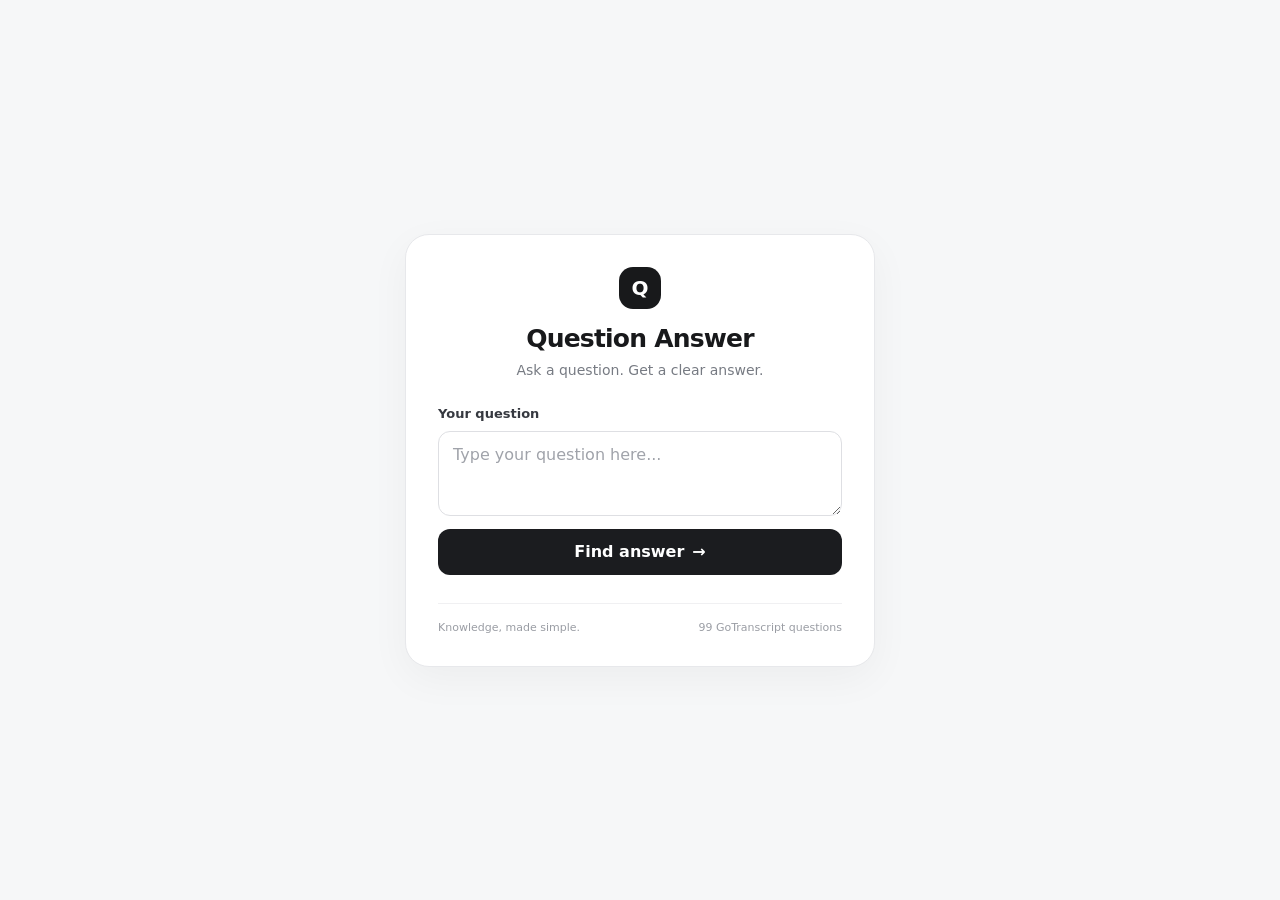
==== docs/index.html @ 3ed28731 "Add static GitHub Pages site (docs/): 99 Q&A with client-side fuzzy search" ====
<!doctype html>
<html lang="en">
<head>
<meta charset="utf-8">
<meta name="viewport" content="width=device-width, initial-scale=1">
<title>Question Answer</title>
<style>
:root {
  --ink: #18191b;
  --muted: #777b83;
  --line: #e7e8eb;
  --surface: #ffffff;
  --page: #f6f7f8;
  --soft: #f8f9fa;
  --accent: #1b1c1f;
  --success: #176b45;
  --success-bg: #eaf7ef;
  --error: #a33a32;
  --error-bg: #fff0ee;
}
* { box-sizing: border-box; }
body { margin: 0; background: var(--page); color: var(--ink); font-family: Inter, ui-sans-serif, system-ui, -apple-system, BlinkMacSystemFont, "Segoe UI", sans-serif; }
button, input, textarea { font: inherit; }
button { cursor: pointer; }
.page-shell { min-height: 100vh; display: flex; align-items: center; justify-content: center; padding: 28px 16px; }
.app-card { width: 100%; max-width: 470px; background: var(--surface); border: 1px solid var(--line); border-radius: 24px; padding: 32px; box-shadow: 0 12px 40px rgba(20, 24, 30, .045); }
.brand { text-align: center; margin: 0 0 28px; }
.brand-mark { display: inline-flex; align-items: center; justify-content: center; width: 42px; height: 42px; border-radius: 14px; color: white; background: var(--ink); font-size: 20px; font-weight: 750; margin-bottom: 15px; }
.brand h1 { margin: 0; font-size: 25px; letter-spacing: -.8px; }
.brand p { margin: 9px 0 0; color: var(--muted); font-size: 14px; }
.question-form { display: flex; flex-direction: column; gap: 10px; }
label { font-size: 13px; font-weight: 650; color: #363940; }
textarea, input[type="password"] { width: 100%; border: 1px solid #dedfe3; border-radius: 12px; padding: 13px 14px; background: #fff; color: var(--ink); outline: none; resize: vertical; transition: border-color .15s, box-shadow .15s; }
textarea:focus, input:focus { border-color: #8e929a; box-shadow: 0 0 0 3px rgba(50, 55, 65, .07); }
textarea::placeholder, input::placeholder { color: #a0a3aa; }
button[type="submit"], .upload-form > button, .manual-form > button { border: 0; background: var(--accent); color: white; border-radius: 12px; min-height: 46px; padding: 12px 16px; font-weight: 650; transition: opacity .15s, transform .15s; }
button[type="submit"]:hover, .upload-form > button:hover, .manual-form > button:hover { opacity: .88; }
button:disabled { opacity: .6; cursor: wait; }
#submit-btn { display: flex; justify-content: center; align-items: center; gap: 8px; margin-top: 3px; }
.status { margin-top: 15px; padding: 10px 12px; border-radius: 10px; font-size: 12px; }
.status-match { color: var(--success); background: var(--success-bg); }
.status-not-found { color: var(--error); background: var(--error-bg); }
.result-card { margin-top: 16px; padding: 17px 18px; background: var(--soft); border: 1px solid var(--line); border-radius: 14px; }
.explanation-card { background: #fff; }
.result-heading { display: flex; align-items: center; gap: 8px; }
.result-heading h2 { font-size: 12px; text-transform: uppercase; letter-spacing: .8px; margin: 0; color: #656972; }
.dot { width: 7px; height: 7px; border-radius: 50%; display: inline-block; }
.answer-dot { background: #2d8a60; }
.explanation-dot { background: #9a83dc; }
.result-text { margin: 11px 0 0; font-size: 14px; line-height: 1.65; white-space: pre-wrap; overflow-wrap: anywhere; }
.footer { margin-top: 28px; padding-top: 17px; border-top: 1px solid #f0f0f2; display: flex; align-items: center; justify-content: space-between; color: #9a9da4; font-size: 11px; }
.footer a, .text-link, .download-link, .back-link { color: #60636b; text-decoration: none; }
.footer a:hover, .text-link:hover, .download-link:hover, .back-link:hover { color: #111; text-decoration: underline; }
[hidden] { display: none !important; }
.admin-card { max-width: 430px; }
.back-link { font-size: 13px; display: inline-block; margin-bottom: 22px; }
.compact-brand { margin-bottom: 24px; }
.small-note { color: var(--muted); font-size: 12px; line-height: 1.6; margin: 12px 0 0; }
.flash { padding: 12px 14px; border-radius: 11px; font-size: 13px; line-height: 1.5; margin: 12px 0 18px; }
.flash-success { background: var(--success-bg); color: var(--success); }
.flash-error { background: var(--error-bg); color: var(--error); }
.admin-shell { max-width: 1080px; margin: 0 auto; padding: 26px 22px 40px; }
.admin-topbar { display: flex; justify-content: space-between; align-items: center; gap: 16px; padding-bottom: 23px; border-bottom: 1px solid var(--line); }
.admin-brand { display: inline-flex; align-items: center; gap: 10px; color: var(--ink); text-decoration: none; font-weight: 750; letter-spacing: -.3px; }
.small-mark { width: 32px; height: 32px; border-radius: 10px; font-size: 16px; margin: 0; }
.top-actions { display: flex; align-items: center; gap: 18px; }
.top-actions form { margin: 0; }
.text-link { font-size: 13px; }
.button-light { border: 1px solid var(--line); background: white; padding: 9px 13px; border-radius: 10px; color: #41444b; font-size: 12px; }
.admin-intro { padding: 30px 0 18px; }
.eyebrow { color: #888c95; letter-spacing: 1.5px; font-size: 10px; font-weight: 750; margin: 0 0 9px; }
.admin-intro h1 { margin: 0; font-size: clamp(25px, 4vw, 34px); letter-spacing: -1.1px; }
.admin-intro > p:last-child { color: var(--muted); font-size: 14px; margin: 9px 0 0; }
.admin-grid { display: grid; grid-template-columns: 1fr 1fr; gap: 16px; align-items: start; }
.panel { background: white; border: 1px solid var(--line); border-radius: 18px; padding: 22px; margin-top: 14px; min-width: 0; }
.admin-grid .panel { margin-top: 0; }
.panel-heading { display: flex; justify-content: space-between; align-items: flex-start; gap: 12px; margin-bottom: 19px; }
.panel-heading h2 { margin: 0; font-size: 16px; letter-spacing: -.3px; }
.panel-heading p { margin: 6px 0 0; color: var(--muted); font-size: 12px; }
.panel-icon { width: 32px; height: 32px; display: grid; place-items: center; border-radius: 10px; background: #f3f4f5; color: #4c5058; font-size: 18px; }
.upload-form, .manual-form { display: flex; flex-direction: column; gap: 10px; }
.upload-zone { min-height: 155px; border: 1px dashed #cfd1d6; border-radius: 13px; background: #fafbfb; display: flex; flex-direction: column; justify-content: center; align-items: center; gap: 7px; text-align: center; cursor: pointer; padding: 16px; }
.upload-symbol { width: 30px; height: 30px; display: grid; place-items: center; background: white; border: 1px solid var(--line); border-radius: 9px; font-size: 18px; }
.upload-zone strong { font-size: 13px; }
.upload-zone span:last-of-type { color: var(--muted); font-size: 11px; font-weight: 400; }
.upload-zone input { max-width: 220px; font-size: 11px; margin-top: 4px; }
.upload-form .small-note { margin: 2px 0 5px; }
.download-link { display: inline-block; margin-top: 14px; font-size: 12px; }
.manual-form label:not(:first-child) { margin-top: 3px; }
.manual-form textarea { min-height: 65px; }
.count-pill { background: #f1f2f4; border-radius: 999px; padding: 6px 10px; font-size: 12px; font-weight: 700; }
.entries-panel { margin-top: 18px; }
.entries-list { border-top: 1px solid #f0f0f2; }
.entry { display: flex; justify-content: space-between; align-items: flex-start; gap: 16px; padding: 17px 0; border-bottom: 1px solid #f0f0f2; }
.entry:last-child { border-bottom: 0; }
.entry-copy { min-width: 0; }
.entry h3 { margin: 0 0 8px; font-size: 14px; line-height: 1.5; overflow-wrap: anywhere; }
.entry p { margin: 5px 0 0; font-size: 12px; line-height: 1.6; color: #656972; overflow-wrap: anywhere; }
.entry-explanation { color: #888b92 !important; }
.delete-button { border: 1px solid #f0d4d1; background: white; color: #a33a32; border-radius: 9px; padding: 7px 9px; font-size: 11px; }
.empty-state { text-align: center; padding: 30px 12px 24px; color: var(--muted); }
.empty-state span { font-size: 25px; }
.empty-state h3 { color: var(--ink); font-size: 14px; margin: 10px 0 5px; }
.empty-state p { font-size: 12px; margin: 0; }
.admin-footnote { text-align: center; font-size: 11px; line-height: 1.6; color: #92959d; margin: 20px 0 0; }
@media (max-width: 720px) {
  .admin-grid { grid-template-columns: 1fr; }
  .admin-shell { padding: 18px 14px 28px; }
  .panel { padding: 18px; }
}
@media (max-width: 420px) {
  .app-card { padding: 24px 20px; border-radius: 19px; }
  .admin-topbar { align-items: flex-start; }
  .top-actions { gap: 10px; flex-direction: column; align-items: flex-end; }
}

</style>
</head>
<body>
<main class="page-shell">
<section class="app-card">
<header class="brand">
<div class="brand-mark">Q</div>
<h1>Question Answer</h1>
<p>Ask a question. Get a clear answer.</p>
</header>
<form id="ask-form" class="question-form">
<label for="question">Your question</label>
<textarea id="question" name="question" rows="3" placeholder="Type your question here..." required></textarea>
<button id="submit-btn" type="submit">Find answer <span aria-hidden="true">&rarr;</span></button>
</form>
<div id="status" class="status" role="status" aria-live="polite" hidden></div>
<section id="answer-card" class="result-card" hidden>
<div class="result-heading"><span class="dot answer-dot"></span><h2>Answer</h2></div>
<p id="answer-text" class="result-text"></p>
</section>
<section id="explanation-card" class="result-card explanation-card" hidden>
<div class="result-heading"><span class="dot explanation-dot"></span><h2>Explanation</h2></div>
<p id="explanation-text" class="result-text"></p>
</section>
<footer class="footer">
<span>Knowledge, made simple.</span>
<span>99 GoTranscript questions</span>
</footer>
</section>
</main>
<script>
const QA = [{"q": "The sound made by the speaker is always written on the same line, in the present tense.", "a": "a — On the same line and in the present tense.", "e": "GoTranscript's sound-events rule requires significant sounds to be noted in square brackets, in present or progressive tense, lowercase, and no more than two words. Sounds that occur while the speaker is talking are kept on the same line as the speech; ambient sounds and pauses go on separate lines. Parentheses must never be used instead of brackets."}, {"q": "If the speaker uses a filler / unclear word, what do you do?", "a": "Remove the filler word (keep it only if removing it would change the meaning)", "e": "In clean verbatim, filler words (um, uh, you know, I mean, kind of, sort of) are removed whenever the sentence stays perfectly understandable without them. A filler is only kept when removing it would change the meaning of the phrase. Note: expressions like 'Oh my God' must always be kept regardless of verbatim type."}, {"q": "If the speaker says their name, what is the correct spelling?", "a": "Spell the name the correct, researched way — never guess from how it sounded", "e": "GoTranscript requires transcribers to always research proper spelling and capitalization (the guidelines cite examples like iPhone and UCLA) — so a speaker's name must be spelled the correct, researched way, not the way it sounded. Misspoken words are likewise written with their correct spelling. Never guess a spelling from context."}, {"q": "If there is a word you cannot make out, what do you do?", "a": "c — Mark it as [unintelligible 00:00:00]", "e": "If you cannot make out a word, the guidelines forbid guessing or inventing your own marking. Use [unintelligible 00:00:00] when speech can be heard but not understood (accent, manner of speech), always with the timestamp. Only [inaudible 00:00:00] and [unintelligible 00:00:00] are allowed — nothing else."}, {"q": "When the speaker's name is mentioned in the audio, what do you do? (Use their name as the speaker label.)", "a": "c — Use their name for a speaker label", "e": "The speaker-label rule says: if the speaker's name is mentioned at some point, or indicated in the file title, use it as the speaker's label. A full name may later be shortened to the first name (David Butterfield: becomes David:). Once the name is known, generic 'Speaker' labels are not used."}, {"q": "When you are not sure who is speaking, which of the following is correct?", "a": "a — ?Speaker.", "e": "When you cannot identify exactly who is speaking, the guidelines say to add a question mark before the speaker label — e.g. ?David or ?Speaker 3. Speaker labels are always written bold, followed by a colon and exactly one space, never with a tab."}, {"q": "When can you remove the connectors? What are the timestamp rules?", "a": "Drop unnecessary conjunctions (only if the sentence stays understandable); timestamps every 2 minutes and on every speaker change", "e": "In clean verbatim, unnecessary conjunctions are cut: avoid starting phrases with conjunctions, and when a conjunction joins long stretches of thought, split into sentence divisions and drop the conjunction where it is not needed. Conjunctions are only removed when the sentence stays perfectly understandable. Timestamps go every 2 minutes and on every speaker change, always bold [00:00:00]."}, {"q": "If there is no system sound / the file is silent — do you report the file?", "a": "Report the file to GoTranscript", "e": "The guidelines say files with horrible audio quality should be reported to GoTranscript so they can contact the client and arrange a refund — you do not just submit an empty transcript. A file with no sound at all is exactly such a case: report the file instead of transcribing nothing."}, {"q": "If there is a lot of background noise, which symbols/signs are used in the audio?", "a": "[background noise] — on a separate line; on the same line if it occurs while the speaker is talking", "e": "For ambient background noise the guidelines use [background noise] on a separate line. If a significant unidentified sound occurs while the speaker is talking, [background noise] goes on the same line. Tags are always in square brackets, lowercase, present tense."}, {"q": "While transcribing an audio file, clean verbatim is the foundation. (Which statement is correct?)", "a": "True — clean verbatim is the default foundation", "e": "Clean verbatim is the default foundation: the transcript omits speech errors, false starts (unless they add information), stutters, repetitions and filler words, while keeping the speaker's meaning intact. Slang is expanded to full forms (gonna becomes going to) and yeah/yep become yes. The text must read fluently without editing the speaker's actual words."}, {"q": "Paragraphs should be within five lines. (Which statement is correct?)", "a": "True — paragraphs max ~500 symbols (about 100 words / 3-4 lines)", "e": "Longer speeches must be split into smaller paragraphs — paragraphs should not be longer than 500 symbols (about 100 words, or 3-4 lines in the transcription tool). The only exception is lyrics, which are transcribed like a poem."}, {"q": "Every sentence should be capitalized. (Which statement is correct?)", "a": "True — every sentence starts with a capital letter and ends with a punctuation mark", "e": "Every sentence must begin with a capital letter, and every sentence must end with a punctuation mark. The only exceptions for the ending mark: when the sentence ends with a double dash (incomplete sentence), or with an unintelligible/inaudible tag when you cannot tell whether it was a question."}, {"q": "Editing people's words is not a transcriber's job; keep paragraphs short. (Which statement is correct?)", "a": "True — never paraphrase or correct the speaker's words; keep paragraphs short", "e": "A transcriber must never paraphrase or reconstruct the speech, and must never correct the speakers' grammatical errors — editing people's words is not the job. Paragraphs stay short (500 symbols max), but the content itself is transcribed exactly as said, with meaning preserved."}, {"q": "In clean verbatim transcription, incomplete sentences are not included. (Which statement is correct?)", "a": "True — incomplete sentences / false starts are omitted unless they add information", "e": "Clean verbatim omits false starts unless they add information — so incomplete sentences that carry no extra information are left out. Speech errors, stutters and repetitions are likewise removed in clean verbatim. Only false starts that add new information are kept."}, {"q": "Paragraph length in conversational dialogue: three to four lines / 100 words. (Which is correct?)", "a": "Three to four lines / about 100 words (500 symbols max)", "e": "Paragraphs should not exceed 500 symbols — roughly 100 words or 3-4 lines in the transcription tool. This keeps long conversational passages readable. Lyrics are the exception and are formatted like a poem."}, {"q": "How are movie/book/magazine/song/artwork/play/TV-program titles transcribed? (Italics / special formatting.)", "a": "a — Always bolded", "e": "Film, book, magazine, song titles — as well as artworks, plays, TV and radio programs, and foreign expressions — must be italicized. Social media sites, company names, the Bible and books within it are NOT italicized."}, {"q": "Which is the correct way to timestamp speaker changes?", "a": "a — [00:00:00] Speaker:", "e": "Timestamps must always be written in the format [00:00:00] and always bolded. Two timestamping types exist: every 2 minutes, and every time the speaker changes. Timestamps must reflect the whole file's timing, not just the segment you are working on."}, {"q": "If the speaker uses swear words — should they be transcribed?", "a": "a — Transcribe them", "e": "The guidelines are explicit: if there are curse words in the audio, transcribe them word for word. Clean verbatim does not censor or omit them."}, {"q": "How should the translation be written? (Which option is correct?)", "a": "Not determinable from the fetched guidelines — verify with GoTranscript's official translator guidance", "e": "Rule unverified — the fetched transcription guidelines do not specify a separate formatting rule for translations. Please check GoTranscript's official translator guidance before answering."}, {"q": "The style-guide rule applies to all speakers in the audio. (Which statement?)", "a": "True — style-guide rules apply to all speakers consistently", "e": "The style-guide rules apply to every speaker in the audio, not just the main one. Speaker labels, sound-event notation, timestamps and formatting rules are used consistently for all speakers, and a speaker label is required even when there is only one speaker."}, {"q": "How should conjunctions / connecting words be transcribed?", "a": "a — When a sentence is too long, removing the conjunction may leave it perfectly understandable.", "e": "In clean verbatim, conjunctions (and, so, but) joining long stretches of thought should be cut when the sentence stays perfectly understandable without them — often by splitting into separate sentences. Avoid starting phrases with conjunctions; if a conjunction is truly needed, expand the sentence instead."}, {"q": "Quotation marks: which usage is correct?", "a": "Use double quotation marks for direct quotations, introduced by a comma (never a colon)", "e": "Double quotation marks are used for every direct quotation, and quotations are introduced by a comma — never a colon. Internal dialogues count as direct quotations too: 'And then I thought to myself, \"What if I can't make it?\"' — the first word of a complete quoted sentence is capitalized, and the question mark stays inside the quotes when the quotation itself is the question."}, {"q": "How are numbers transcribed in Hindi? (e.g. numbers 0–9/1–9 spelled out vs numerals)", "a": "Not determinable from the fetched guidelines — verify with GoTranscript's official Hindi guidance", "e": "Rule unverified — the official English guidelines simplify numbers by spelling out single digits and using numerals for 10 and up, but Hindi-specific number rules are not covered on the fetched guidelines page, and the source video left this debated and unsettled. Please check GoTranscript's official Hindi guidance."}, {"q": "How is 'unintelligible' transcribed? (Same in all languages.)", "a": "b — [inaudible 00:00:00]", "e": "When a word can be heard but not understood (accent, manner of speech), mark it [unintelligible 00:00:00]; when speech cannot be heard at all due to noise or poor recording, use [inaudible 00:00:00]. Note: neither listed option shows [unintelligible 00:00:00] — the correct per-guideline marking is not among these two options, so match by rule, not by letter. [silence] is only for 4-10 second pauses."}, {"q": "Which of the following statements is correct?", "a": "a — A longer speech should be separated into paragraphs of a maximum of 500 characters.", "e": "This question bundles several rules: timestamps are placed every 2 minutes; a speaker label is required even with one speaker; longer speeches are split into paragraphs of max 500 symbols; company names must be researched for correct spelling; every transcription is checked by editors (ratings 1-5); false starts are omitted in clean verbatim unless they add information; significant sound events are noted regardless of format — never skipped."}, {"q": "What is timestamping, and what are the types of timestamps?", "a": "c — Timestamping is the process of recording a specific time in an audio file. The types of timestamping are on speaker change, every 10 seconds, every 30 seconds, or every 2 minutes, unless the client specifies otherwise.", "e": "Timestamping means recording the audio time at key points. The two types are: every time the speaker changes, and every 2 minutes — unless the client specifies otherwise. The format is always bold [00:00:00], and it must reflect the whole file's timing."}, {"q": "What punctuation marks you shouldn't use?", "a": "c — Exclamation marks", "e": "The guidelines state plainly: never use exclamation marks. Every sentence ends with a normal punctuation mark (period, question mark, or comma where grammar requires). Commas and question marks are normal punctuation and are used wherever the sentence needs them."}, {"q": "Which of the following is the proper format of a speaker label?", "a": "c — Speaker", "e": "Speaker labels must be written in bold, followed by a colon and exactly one space (never a tab), e.g. 'Speaker 1:'. Descriptive labels are preferred — Interviewer, Host, Participant 1 — and a '?' is added before the label when the speaker cannot be identified. (Option letters repeat in the source listing; the last option shown is 'Speaker--'.)"}, {"q": "Which of the following words are spelled correctly? (English UK)", "a": "c — Storey", "e": "GoTranscript's default is US spelling unless a client requests otherwise — but this is the English UK test, which asks for British forms: 'cheque' and 'storey' are the UK spellings, while 'signaling' is the US form (UK: 'signalling' with a double l). Match the option whose spelling is British."}, {"q": "If a speaker makes a grammatical error, what should you do?", "a": "b — Transcribe exactly what the speaker said, and do not correct the grammatical error.", "e": "Never correct grammatical errors made by the speakers — transcribe exactly what was said. A 2019 guideline update explicitly removed the [sic] tag, so errors are written plainly with no tag attached."}, {"q": "If you stumble upon an audio that is partially in i.e. French and partially in English, logged under English, what do you do?", "a": "a — Transcribe only French.", "e": "If a language other than the job's language is spoken, mark it with [foreign language] — or [French language], [German language] etc. if it can be identified — instead of transcribing it. Common expressions, names and titles are the exception and must be researched. If the whole file is in the wrong language, report it."}, {"q": "Select the correct rules for transcribing numbers.", "a": "a — At the start of a sentence, write the number in words, even if it would normally be a numeral.", "e": "Spell out single-digit numbers and use numerals for everything else (zero, nine, 10 and so on). At the start of a sentence, always write the number in words. If one sentence combines small and large numbers, write ALL of them as numerals for readability."}, {"q": "What is the main difference between CV and FV?", "a": "c — CV doesn't include repetitions and stutters, while FV does.", "e": "Full verbatim transcribes everything exactly as it sounds — speech errors, false starts, filler words, slang, stutters and repetitions. Clean verbatim omits all of those (except repetitions that express emphasis, like 'No, no, no'). Swear words are transcribed word for word in both."}, {"q": "Which abbreviations/acronyms are incorrectly written?", "a": "b — K.N.S.", "e": "Abbreviations and acronyms must not contain dashes or periods: USA and PhD are right; U.S.A. and Ph.D. are wrong. So N.H.S. with periods breaks the rule, while NHS is written correctly."}, {"q": "Which of the following are considered filler words?", "a": "c — I mean, you know, sort of", "e": "Filler words are words the speaker uses excessively that add no meaning and can be removed cleanly: um, uh, kind of, sort of, I mean, you know. 'Oh, my God' is an expression that must be kept regardless of verbatim type — it is not a filler. 'Ni-nii' is a stutter/repetition, not a filler word. (Options partially legible; letters repeat in the source listing.)"}, {"q": "Which of the following quotes contains incorrect punctuation?", "a": "b — The UK uses these shorthands heavily in government business, and everyday text and internet communication.", "e": "Watch conjunction and comma placement: in clean verbatim, unnecessary conjunctions are cut and sentences are divided where meaning is clearest. A comma — not a colon — introduces a direct quotation, and commas and periods always go inside quotation marks. Options that pile up conjunctions or misplace the colon break these rules."}, {"q": "Which of these words are spelled correctly? (English UK)", "a": "a — Analyse", "e": "For the English UK test, British spellings apply: 'analyse' is the UK form (US: analyze), 'defence' is UK (US: defense), 'sceptic' is UK (US: skeptic). Only the option spelled the British way matches the UK test."}, {"q": "The correct form(s) of affirmation for Full Verbatim is (are):", "a": "a — Mm-hmm, uh-huh, uh-huh", "e": "In full verbatim, only these affirmation forms are allowed: Mm-hmm and Mm for affirmative, Mm-mm for negative, Uh-huh for affirmative, Uh-uh for negative. Any other rendering (extra syllables, made-up forms) breaks the rule."}, {"q": "Which of the following options represents the correct way of transcribing dates (English UK)?", "a": "c — 14 May 2026", "e": "Rule unverified — the fetched guidelines cover times of day (2:45 PM; eleven o'clock spelled out) but do not specify a UK date format. Please check the official guidelines or test source rather than guessing; do not treat the marked letters as the answer."}, {"q": "Choose the correct spelling (English UK)?", "a": "a — Flavour", "e": "British spelling: 'flavour' is the UK form; 'flavor' is US. The guideline default is US spelling unless the client asks otherwise — but this quiz is the English UK test, so the British form is expected."}, {"q": "If the speaker spells out their name, what is the correct transcription?", "a": "c — L-I-L-L-Y", "e": "When a speaker spells a name, write the letters separated by dashes: 'My name is Anna. A-N-N-A.' Periods, commas, slashes or underscores between letters are wrong."}, {"q": "If there is more than one speaker, how should they be all noted?", "a": "b — Speaker 1, Speaker 2, et cetera. If you can distinguish a speaker's role in the conversation, you should make it as descriptive as possible.", "e": "Use numbered, descriptive speaker labels: Speaker 1, Speaker 2 — and make each speaker's role as descriptive as possible (Interviewer, Participant 1, Host). Labels are bold, followed by a colon and one space. Never leave speakers unseparated or expect an editor to fix it."}, {"q": "What should not be omitted in Clean Verbatim?", "a": "a — Slang words", "e": "In clean verbatim, repetitions, stutters, speech errors, false starts and filler words are omitted — but slang is not omitted, it is normalized to full forms (gonna becomes going to), and swear words are never omitted: they are transcribed word for word."}, {"q": "When to use [pause 00:00:00]?", "a": "c — When there is a silent chunk longer than 10 seconds", "e": "The [pause 00:00:00] tag is bolded, timestamped, and always placed on a separate line. It marks a significant pause — longer than 10 seconds. Shorter pauses (4-10 seconds) use [silence]; anything under 4 seconds is not tagged."}, {"q": "Which form is the correct one when showing affirmation? Full Verbatim", "a": "d — Mm-hmm", "e": "Full verbatim allows only: Mm-hmm / Mm (affirmative), Mm-mm (negative), Uh-huh (affirmative), Uh-uh (negative). 'Ok' or 'OK' must never be written — it is always 'Okay'; 'alright' is written 'all right'. A bare 'Mm' on its own is an accepted affirmative form."}, {"q": "Which of the following sentences contains incorrect punctuation?", "a": "a — \"I love the new design\" - said the architect - \"but it requires more space.\"", "e": "Direct quotations use double quotation marks and are introduced by a comma, not a dash or colon: '\"I love the new design,\" said the architect, \"but it requires more space.\"' Commas and periods always go inside the quotation marks, and the quoted sentence starts capitalized."}, {"q": "Which of the following sound events is correctly transcribed?", "a": "c", "e": "Sound events are written in square brackets, lowercase, present tense, max two words: [silence]. Capitalized [Silence], slashes, or parentheses are all wrong — the rule is explicit that lowercase applies regardless of the tag's position in a sentence."}, {"q": "A Full Verbatim file contains:", "a": "a — Stutters and repetitions.", "e": "A full verbatim file contains everything: stutters, repetitions, speech errors, false starts and filler words — the text is transcribed exactly as it sounds, including all utterances of the speakers."}, {"q": "Do you have to transcribe stutters? Full Verbatim", "a": "a — Yes. For instance, \"I-I, um, uh, love, uh, bas-basketball.\"", "e": "Yes — in full verbatim, stutters are transcribed exactly as heard, e.g. 'I-I went to the bank last Tu-Thursday.' Stutters are only removed in clean verbatim."}, {"q": "How should you mark an incomplete thought due to a change of thought or incomplete sentences that add some extra information? Full Verbatim", "a": "e — I would like to go to Colombia-- Yes, I love Spanish and Cumbia.", "e": "A change of thought or false start is marked with a double dash, then a space, then the new thought: 'I would like to go to Colombia -- Yes, I love Spanish and Cumbia.' A single dash is for interruptions where the speaker continues, and a period would wrongly split it into two separate sentences."}, {"q": "How should you transcribe a company's name?", "a": "b — According to the research on Google, LinkedIn, YouTube, et cetera.", "e": "Always research the proper spelling and capitalization of names and companies — e.g. on Google, LinkedIn, YouTube. Never transcribe a company name 'the way it sounds'."}, {"q": "Which of the following, slang words or spoken contractions, should be transcribed in a Clean Verbatim file the way it is said?", "a": "b — Spoken contractions", "e": "In clean verbatim, slang words are normalized to their full forms (gonna becomes going to, wanna becomes want to). Spoken contractions, however, are never changed — y'all, ain't, can't, don't, it's stay exactly as said, regardless of verbatim type."}, {"q": "Which sentence is written correctly?", "a": "b — I have never forgotten my mother's advice.", "e": "This question is about the transcriber's own sentence, not the speaker's: your own writing must be grammatically correct ('I have never forgotten my mother's advice'). Never correct the speaker's errors — but your own sentences follow normal grammar."}, {"q": "Which tags should be bolded?", "a": "b — Everything with the timecodes: [00:00:15], [unintelligible 01:01:27], [inaudible 00:03:13], [pause 00:02:07]", "e": "Bold is used for: everything with a timestamp — [pause 00:04:24], [unintelligible 01:01:27], [inaudible 00:03:13], [00:00:15] — and speaker labels. Nothing else may be bolded."}, {"q": "Gina is __ friend from Poland.", "a": "c — a", "e": "Rule unverified in the fetched GoTranscript guidelines — this tests basic English grammar, not a transcription rule. Standard grammar: 'Gina is a friend from Poland' (the article 'a' before a consonant sound)."}, {"q": "He__ my brother.", "a": "c — is", "e": "Rule unverified in the fetched GoTranscript guidelines — basic English grammar: 'He is my brother' (third-person singular takes 'is')."}, {"q": "How should significant sound events be noted in Clean Verbatim?", "a": "c — [laughter] (as seen in source)", "e": "Significant sound events are noted in square brackets, lowercase, present tense, max two words — [laughter] — regardless of verbatim type. Parentheses or capital letters are never used for sound events."}, {"q": "How should the names of the films, books, magazines, song titles, artworks, plays, TV [and radio programs, foreign expressions be written]?", "a": "a — It should be bolded.", "e": "Film, book, magazine, song, artwork, play, TV and radio program titles — and foreign expressions — must always be italicized. There is no option to bold them or leave them unformatted."}, {"q": "How should you transcribe spoken contractions (Y'all, ain't, can't, don't, it's) in Clean Verbatim?", "a": "a — Y'all, ain't, can't, don't, it's.", "e": "Never change spoken contractions: y'all, ain't, can't, don't, it's are kept exactly as said, in both clean and full verbatim. Expanding them to full forms is wrong."}, {"q": "I ___ a freelancer.", "a": "am (I am a freelancer)", "e": "Rule unverified in the fetched GoTranscript guidelines — basic English grammar (first person takes 'am'). Options were cut off in the source video's stitched image, so match by grammar only and confirm against the quiz source."}, {"q": "I __ a good student.", "a": "am (I am a good student)", "e": "Rule unverified in the fetched GoTranscript guidelines — basic English grammar: 'I am a good student' (first person takes 'am')."}, {"q": "I have __ and __.", "a": "a — $1, £10", "e": "Money is an exception to the spell-out rule: write amounts as numerals with the symbol — $1, £10 (and $1,000, $1.5 million). 'One US dollar, ten British pounds' in words is wrong for currency."}, {"q": "If a speaker had made a grammatical mistake, how would a worker have to transcribe it (For instance, \"I has a puppy.\")?", "a": "b — Do not correct grammatical errors made by the speaker. \"I has a puppy.\"", "e": "Never correct grammatical errors made by the speaker, and never use the [sic] tag — a 2019 guideline update explicitly removed it. Transcribe the error exactly as said: 'I has a puppy.'"}, {"q": "If a speaker spells a name, how should it appear in the transcription?", "a": "a — My name is Gintare. G-I-N-T-A-R-E.", "e": "Spelled-out names use dashes between letters: 'My name is Gintare. G-I-N-T-A-R-E.' Underscores, slashes or no separators are wrong."}, {"q": "If I were a boy, I ___ understand.", "a": "a — could", "e": "Rule unverified in the fetched GoTranscript guidelines — basic English grammar (second conditional): 'If I were a boy, I could understand.'"}, {"q": "If there is a combination of single-digit numerals and all other numerals in the same sentence (For example, \"I have 1 pen and 15 pencils\"), how will you transcribe it?", "a": "b — I have 1 pen and 15 pencils (this way improves readability since 1 and 15 are on the same line).", "e": "When a sentence combines small (0-9) and large (10+) numbers, transcribe ALL of them as numerals for readability. So a sentence with '1 pen and 15 pencils' keeps both as numerals."}, {"q": "If there is a name/surname you can't make out due to a speaker's manner of speech, what are you supposed to do?", "a": "c — Mark it as [unintelligible 00:00:00]", "e": "A name you can hear but cannot make out because of the speaker's manner of speech is marked [unintelligible 00:00:00] — unintelligible means heard but not understood. Never guess a name from context. (Note: the plain [unintelligible] without a timestamp is incomplete per the guidelines.)"}, {"q": "If there is a sound of laughter made not by the speaker but by other people, should, if at all, it be included in the transcription? Full Verbatim.", "a": "[laughter] — include it (significant sounds are always noted)", "e": "Significant sounds are noted regardless of verbatim type, in brackets, lowercase, present tense — so others' laughter is [laughter]. When the sound occurs while someone is talking, the tag goes on the same line; ambient sounds go on separate lines."}, {"q": "If there is an 'et cetera' in the audio, what should you do?", "a": "b — Transcribe 'et cetera' as a part of the audio.", "e": "Do not remove the word 'et cetera' unless the client asks otherwise in the comments. It is transcribed as part of the audio."}, {"q": "If you couldn't understand something, what would you do?", "a": "c — Mark that word as unintelligible with the specified time [unintelligible 00:00:13].", "e": "If you cannot understand something, mark it [unintelligible 00:00:13] with the exact timestamp. The guidelines forbid making up your own markings, guessing the word from context, or skipping it silently."}, {"q": "If you do not transcribe audio according to GoTranscript's guidelines, what will happen?", "a": "a — You might be removed from the team.", "e": "The guidelines warn: if you do not prepare transcriptions according to the requirements, you might be removed from the team of transcribers. Every file is checked by editors with ratings 1-5, and new transcribers averaging 3.6 or lower after 3 files are removed — so both a low rating and removal are real consequences."}, {"q": "It is a problem that needs to be dealt ___", "a": "d — with", "e": "Rule unverified in the fetched GoTranscript guidelines — standard English collocation: 'a problem that needs to be dealt with' (deal + with)."}, {"q": "Please read the guidelines before filling __ application form.", "a": "a — out the", "e": "Rule unverified in the fetched GoTranscript guidelines — standard English collocation: 'fill out the application form' (fill out + the)."}, {"q": "Sounds made not by the person speaking are always:", "a": "It depends — ambient noise on a separate line; a significant sound while the speaker talks goes on the same line", "e": "It depends on the sound: ambient noise goes on a separate line as [background noise]; but a significant unidentified sound that occurs while the speaker is talking is noted on the same line. Both are lowercase bracket tags in present tense. Neither absolute option captures this distinction — match by rule."}, {"q": "The girl is in her late __", "a": "c — 20s", "e": "Age is an exception to the spell-out rule: write ages as numerals — 70s, 30s — so 'her late 20s'. Lowercase 's', no apostrophe."}, {"q": "Vilnius ___ has around 723,000 permanent inhabitants.", "a": "a — , the capital of Lithuania,", "e": "Rule unverified in the fetched GoTranscript guidelines — standard grammar and spelling: an apposition is set off with commas ('Vilnius, the capital of Lithuania, has...') and the country is spelled 'Lithuania'."}, {"q": "What are the types of timestamping?", "a": "a — Change of a Speaker", "e": "The two timestamping types: every time the speaker changes, and every 2 minutes — unless the client specifies otherwise. Always in bold [00:00:00] format, reflecting the whole file."}, {"q": "What is a correct format of the website links?", "a": "b — www.facebook.com/groups/gotranscriptofficial", "e": "Links are always written in plain URL form: www.facebook.com/groups/gotranscriptofficial. Never write them spelled out ('www dot facebook dot com slash...')."}, {"q": "What is the correct form of addressing internal dialogues?", "a": "c — Then I told myself, \"What if I can't make it\"", "e": "Internal dialogues are treated as direct quotations: 'Then I told myself, \"What if I can't make it?\"' — the first word of the quoted sentence is capitalized, and the question mark goes inside the quotation marks because the quotation itself is a question."}, {"q": "What is the correct way to mark False Starts in Full Verbatim?", "a": "a — I went to-- I slept well last night", "e": "False starts in full verbatim are marked with a double dash: 'I went to-- I slept well last night.' There is no option to skip marking them in FV — false starts are part of 'transcribed exactly as it sounds'."}, {"q": "What is the rule about \"[]\" in GT guidelines?", "a": "b — \"[]\" should never be used for the timestamps. For instance, [ 00:01:00] is a correct form of time-stamping, and (00:00:00) isn't.", "e": "Square brackets are the required notation for sound events and timestamps — [00:01:00], [pause 00:02:07]. The guidelines explicitly say: never use () instead of []. (Note: the option text as shown in the source is oddly worded; the underlying rule is that brackets, not parentheses, are used.)"}, {"q": "What is the rule about slang words in Clean Verbatim?", "a": "b — Examples of slang words are: gonna, wanna, kinda. It has to be written respectively as going to, want to, kind of.", "e": "In clean verbatim, slang must be written in full: gonna becomes going to, wanna becomes want to, kinda becomes kind of. Transcribing slang as said is only correct in full verbatim."}, {"q": "What should a correct sentence look like?", "a": "b — They took me to the hospital two weeks ago-- no, four weeks ago.", "e": "A self-correction (speech error) is marked with a double dash: 'They took me to the hospital two weeks ago-- no, four weeks ago.' The false start is kept because it adds information, and '--' joins it to the correction."}, {"q": "What should you do with curse words?", "a": "a — Transcribe them word for word.", "e": "Curse words are transcribed word for word — clean verbatim never omits or censors them."}, {"q": "Which forms are NOT appropriate to use for affirmations in Full Verbatim?", "a": "a — Uh-uhn", "e": "Full verbatim allows only these affirmation forms: Mm-hmm / Mm (affirmative), Mm-mm (negative), Uh-huh (affirmative), Uh-uh (negative). Renderings like Uh-uhn, Aha or Ammm are not on the allowed list — while Uh-huh, Mm and Mm-hmm are legitimate."}, {"q": "Which is the correct format according to GT guidelines?", "a": "b — She came to me and said, \"I am from Mozambique. M-O-Z-A-M-B-I-Q-U-E.\"", "e": "Spelled-out letters use dashes: 'M-O-Z-A-M-B-I-Q-U-E.' The spoken sentence is a direct quotation introduced by a comma: 'She came to me and said, \"I am from Mozambique. M-O-Z-A-M-B-I-Q-U-E.\"' — without the quotes around the direct speech, the format is wrong."}, {"q": "Which sentence is correctly capitalized and punctuated?", "a": "d — Yes, Ana. You can do this.", "e": "Every sentence begins capitalized and ends with a punctuation mark; a comma follows an introductory 'Yes': 'Yes, Ana. You can do this.' Lowercase sentence starts or missing commas break the rule."}, {"q": "Which sentence is punctuated correctly?", "a": "c — In the first place, modern communicators have made it possible for many people to work from home.", "e": "An introductory phrase is followed by a comma: 'In the first place, modern communicators have made it possible for many people to work from home.' A comma must not split the subject from its verb."}, {"q": "Which sentence is written and capitalized correctly? Clean Verbatim.", "a": "d", "e": "In clean verbatim, slang is normalized to full forms: 'gotta' becomes 'got to' — 'It has got to be called incumbent.' Transcribing slang as said is only correct in full verbatim."}, {"q": "اسپیکر لیبل لکھنے کا درست طریقہ کیا ہے؟", "a": "c", "e": "Speaker labels must be written in bold, followed by a colon and one space (e.g. Speaker 1:). If the speaker's name is mentioned, use it as the label. A label is required even when there is only one speaker."}, {"q": "اگر آڈیو میں کوئی آواز سنائی دے؟ [sounds question]", "a": "b", "e": "Significant sounds are noted in square brackets, lowercase, present tense (e.g. [laughter]). Ambient noise goes on a separate line as [background noise]."}, {"q": "فل ورسیم میں نامکمل جملوں کو لکھنے کا درست طریقہ کیا ہے؟", "a": "a", "e": "In full verbatim, an incomplete sentence or change of thought is marked with a double dash: 'I wanted to say something but--'. A single dash is only for interruptions where the speaker continues."}, {"q": "کیا کلین ورسیم ٹرانسکرپشن میں بیک گراؤنڈ شامل ہوتی ہے؟", "a": "a", "e": "Significant sound events are noted regardless of verbatim type — so background noise is marked in clean verbatim too, using [background noise]."}, {"q": "اگر پچھلی سطور زیادہ لمبی ہوں تو آپ کو کیا کرنا چاہیے؟", "a": "b", "e": "Paragraphs must not exceed 500 symbols (about 100 words / 3-4 lines). If previous lines are too long, split the speech into smaller paragraphs."}, {"q": "اگر آپ کو ٹرانسکرپشن کی ہدایات کے مطابق آڈیو ٹرانسکرائب نہ کرنے کو کہا گیا ہو؟", "a": "a", "e": "Rule unverified in the fetched guidelines — per the guidelines, special client instructions in the file comments can override defaults (e.g. embedded time, dictation formatting). Options were partially legible in the source; verify against the official quiz."}, {"q": "کیا کلین ورسیم ٹرانسکرپشن میں ٹائم اسٹیمپ شامل ہوتے ہیں؟", "a": "a", "e": "Timestamps are used in both clean and full verbatim — every 2 minutes and on every speaker change, always bold [00:00:00] — unless the client specifies otherwise."}, {"q": "گالیوں والے یا برے الفاظ کے ساتھ آپ کو کیا کرنا چاہیے؟", "a": "b", "e": "Curse words are transcribed word for word. Clean verbatim never censors or omits them."}, {"q": "کیا آپ کو اسپیکر لیبل استعمال کرنے کی ضرورت ہے؟", "a": "b", "e": "Always use a speaker label, even if there is only one speaker. Labels are bold, followed by a colon and one space."}, {"q": "آڈیو فائل کو ٹرانسکرائب کرتے وقت کلین ورسیم کے بنیادی اصول یہ ہیں:", "a": "a", "e": "Clean verbatim is the foundation: it omits speech errors, false starts (unless they add information), stutters, repetitions and filler words; slang is expanded to full forms; the speaker's meaning is never paraphrased."}];

function norm(s){return s.toLowerCase().replace(/[^\p{L}\p{N}\s]+/gu,' ').replace(/\s+/g,' ').trim();}
function bigrams(s){const t=' '+norm(s)+' ';const b=[];for(let i=0;i<t.length-1;i++)b.push(t.slice(i,i+2));return b;}
function dice(a,b){
  const A=bigrams(a),B=bigrams(b);
  if(!A.length||!B.length)return 0;
  const counts={};A.forEach(x=>counts[x]=(counts[x]||0)+1);
  let inter=0;B.forEach(x=>{if(counts[x]>0){counts[x]--;inter++;}});
  return (2*inter)/(A.length+B.length)*100;
}
function tokenScore(a,b){
  const at=new Set(norm(a).split(' ').filter(Boolean));
  const bt=new Set(norm(b).split(' ').filter(Boolean));
  if(!at.size||!bt.size)return 0;
  let inter=0;at.forEach(t=>{if(bt.has(t))inter++;});
  const recall=inter/at.size;
  const jaccard=inter/(at.size+bt.size-inter);
  return (0.7*recall+0.3*jaccard)*100;
}
function similarity(a,b){
  const na=norm(a),nb=norm(b);
  if(!na||!nb)return 0;
  if(na===nb)return 100;
  if(nb.includes(na)&&na.length>10)return 96;
  return Math.max(dice(a,b),tokenScore(a,b));
}
const THRESHOLD=62;

const form=document.getElementById('ask-form');
const questionInput=document.getElementById('question');
const submitBtn=document.getElementById('submit-btn');
const statusBox=document.getElementById('status');
const answerCard=document.getElementById('answer-card');
const explanationCard=document.getElementById('explanation-card');

form.addEventListener('submit',(event)=>{
  event.preventDefault();
  const question=questionInput.value.trim();
  if(!question)return;
  submitBtn.disabled=true;
  submitBtn.textContent='Searching\u2026';
  statusBox.hidden=true;answerCard.hidden=true;explanationCard.hidden=true;
  let best=null,bestScore=0;
  for(const item of QA){
    const s=similarity(question,item.q);
    if(s>bestScore){bestScore=s;best=item;}
  }
  if(!best||bestScore<THRESHOLD){
    statusBox.textContent='No matching answer found. Try rephrasing your question.';
    statusBox.className='status status-not-found';statusBox.hidden=false;
  }else{
    document.getElementById('answer-text').textContent=best.a;
    document.getElementById('explanation-text').textContent=best.e||'No explanation has been added for this question yet.';
    answerCard.hidden=false;explanationCard.hidden=false;
    statusBox.textContent='Best match: '+Math.round(bestScore)+'%';
    statusBox.className='status status-match';statusBox.hidden=false;
  }
  submitBtn.disabled=false;
  submitBtn.innerHTML='Find answer <span aria-hidden="true">&rarr;</span>';
});
</script>
</body>
</html>
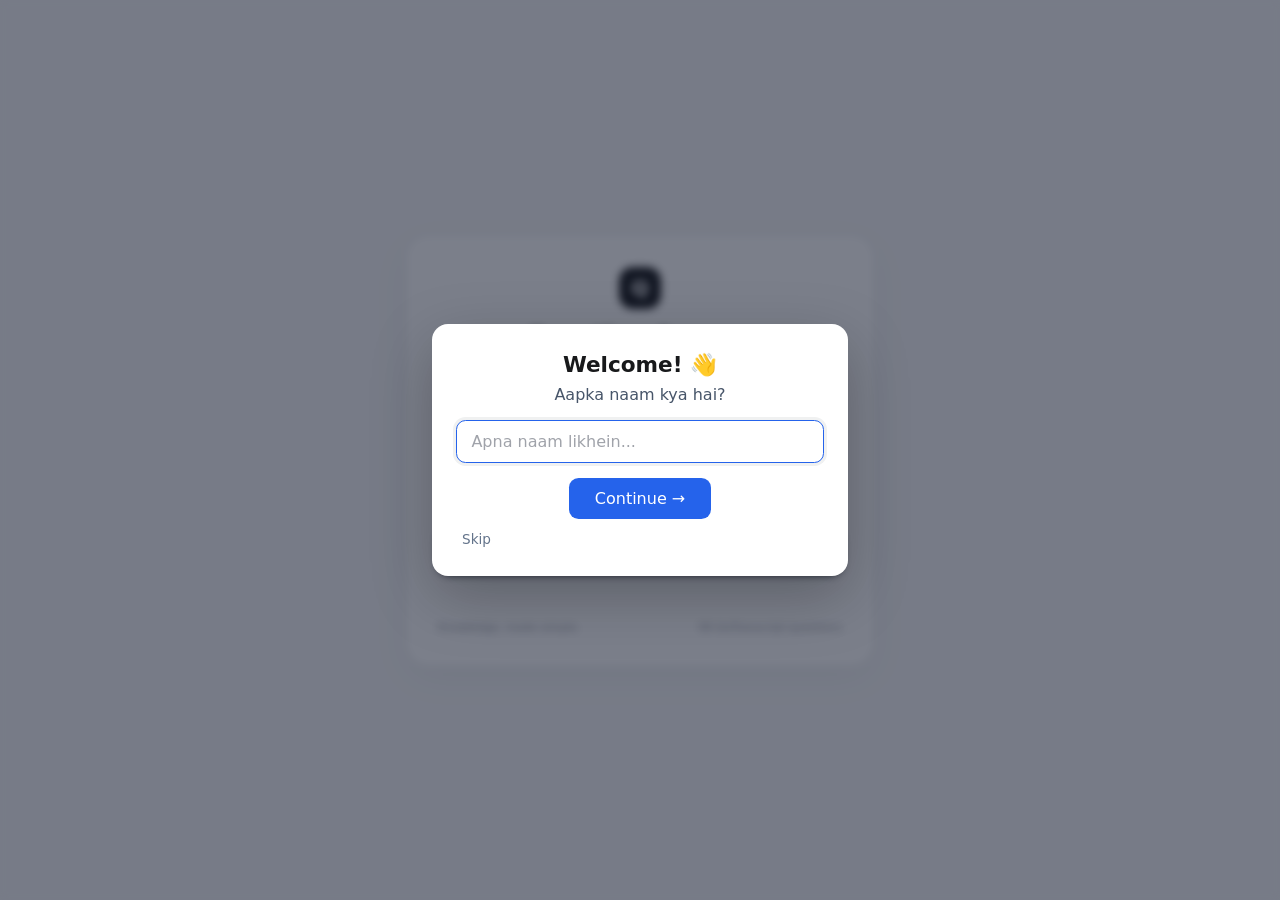
==== commit 410a3fb2: "Add welcome modal: ask visitor name, personalized YouTube subscribe request + button" ====
--- a/docs/index.html
+++ b/docs/index.html
@@ -114,6 +114,20 @@
   .top-actions { gap: 10px; flex-direction: column; align-items: flex-end; }
 }
 
+/* ---- Welcome / subscribe modal ---- */
+.modal-overlay{position:fixed;inset:0;background:rgba(15,23,42,.55);backdrop-filter:blur(4px);display:flex;align-items:center;justify-content:center;z-index:1000;padding:1rem}
+.modal-card{background:#fff;border-radius:1rem;max-width:26rem;width:100%;padding:1.75rem 1.5rem;text-align:center;box-shadow:0 20px 60px rgba(0,0,0,.25)}
+.modal-card h2{margin:0 0 .5rem;font-size:1.35rem}
+.modal-card p{margin:.4rem 0 1rem;color:#475569}
+.modal-card input{width:100%;padding:.7rem .9rem;border:1.5px solid #cbd5e1;border-radius:.6rem;font-size:1rem;margin-bottom:.9rem;box-sizing:border-box}
+.modal-card input:focus{outline:none;border-color:#2563eb}
+.modal-btn{display:inline-block;background:#2563eb;color:#fff;border:none;border-radius:.6rem;padding:.7rem 1.6rem;font-size:1rem;cursor:pointer}
+.modal-btn:hover{background:#1d4ed8}
+.modal-skip{display:block;margin-top:.7rem;color:#64748b;font-size:.85rem;cursor:pointer;background:none;border:none}
+.subscribe-btn{display:inline-flex;align-items:center;gap:.5rem;background:#ff0000;color:#fff;text-decoration:none;font-weight:700;border-radius:2rem;padding:.75rem 1.8rem;font-size:1.05rem;margin:.4rem 0 .8rem}
+.subscribe-btn:hover{background:#cc0000}
+.modal-thanks{color:#16a34a;font-weight:600;margin-top:.4rem}
+.modal-name{color:#2563eb;font-weight:700}
 </style>
 </head>
 <body>
@@ -207,5 +221,53 @@
   submitBtn.innerHTML='Find answer <span aria-hidden="true">&rarr;</span>';
 });
 </script>
+<div id="welcome-modal" class="modal-overlay" hidden>
+<div class="modal-card" id="modal-step-name">
+<h2>Welcome! 👋</h2>
+<p>Aapka naam kya hai?</p>
+<input id="visitor-name" type="text" placeholder="Apna naam likhein..." maxlength="40" autocomplete="name">
+<button class="modal-btn" id="name-continue">Continue &rarr;</button>
+<button class="modal-skip" id="name-skip">Skip</button>
+</div>
+<div class="modal-card" id="modal-step-sub" hidden>
+<h2>Assalam-o-Alaikum, <span class="modal-name" id="sub-name">Dost</span>! 🎉</h2>
+<p>Kindly hamara <strong>YouTube channel subscribe</strong> kar dein!</p>
+<a class="subscribe-btn" href="https://www.youtube.com/@ByteBazaar-1a" target="_blank" rel="noopener">
+<svg width="20" height="20" viewBox="0 0 24 24" fill="#fff"><path d="M23.5 6.2a3 3 0 0 0-2.1-2.1C19.5 3.5 12 3.5 12 3.5s-7.5 0-9.4.6A3 3 0 0 0 .5 6.2 31.3 31.3 0 0 0 0 12a31.3 31.3 0 0 0 .5 5.8 3 3 0 0 0 2.1 2.1c1.9.6 9.4.6 9.4.6s7.5 0 9.4-.6a3 3 0 0 0 2.1-2.1A31.3 31.3 0 0 0 24 12a31.3 31.3 0 0 0-.5-5.8zM9.6 15.6V8.4L15.8 12z"/></svg>
+Subscribe
+</a>
+<p class="modal-thanks">Thank you! ❤️</p>
+<button class="modal-skip" id="sub-close">Close</button>
+</div>
+</div>
+<script>
+(function(){
+  var overlay=document.getElementById('welcome-modal');
+  var stepName=document.getElementById('modal-step-name');
+  var stepSub=document.getElementById('modal-step-sub');
+  var nameInput=document.getElementById('visitor-name');
+  var saved=null;
+  try{saved=localStorage.getItem('qa_visitor_name');}catch(e){}
+  function showStep(which){
+    overlay.hidden=false;
+    stepName.hidden=(which!=='name');
+    stepSub.hidden=(which!=='sub');
+  }
+  function greet(name){
+    document.getElementById('sub-name').textContent=name||'Dost';
+    showStep('sub');
+  }
+  document.getElementById('name-continue').addEventListener('click',function(){
+    var n=nameInput.value.trim();
+    if(n){try{localStorage.setItem('qa_visitor_name',n);}catch(e){}}
+    greet(n||'Dost');
+  });
+  nameInput.addEventListener('keydown',function(e){if(e.key==='Enter'){e.preventDefault();document.getElementById('name-continue').click();}});
+  document.getElementById('name-skip').addEventListener('click',function(){greet(saved||'Dost');});
+  document.getElementById('sub-close').addEventListener('click',function(){overlay.hidden=true;});
+  overlay.addEventListener('click',function(e){if(e.target===overlay)overlay.hidden=true;});
+  if(saved){greet(saved);}else{showStep('name');if(nameInput)setTimeout(function(){nameInput.focus();},300);}
+})();
+</script>
 </body>
 </html>
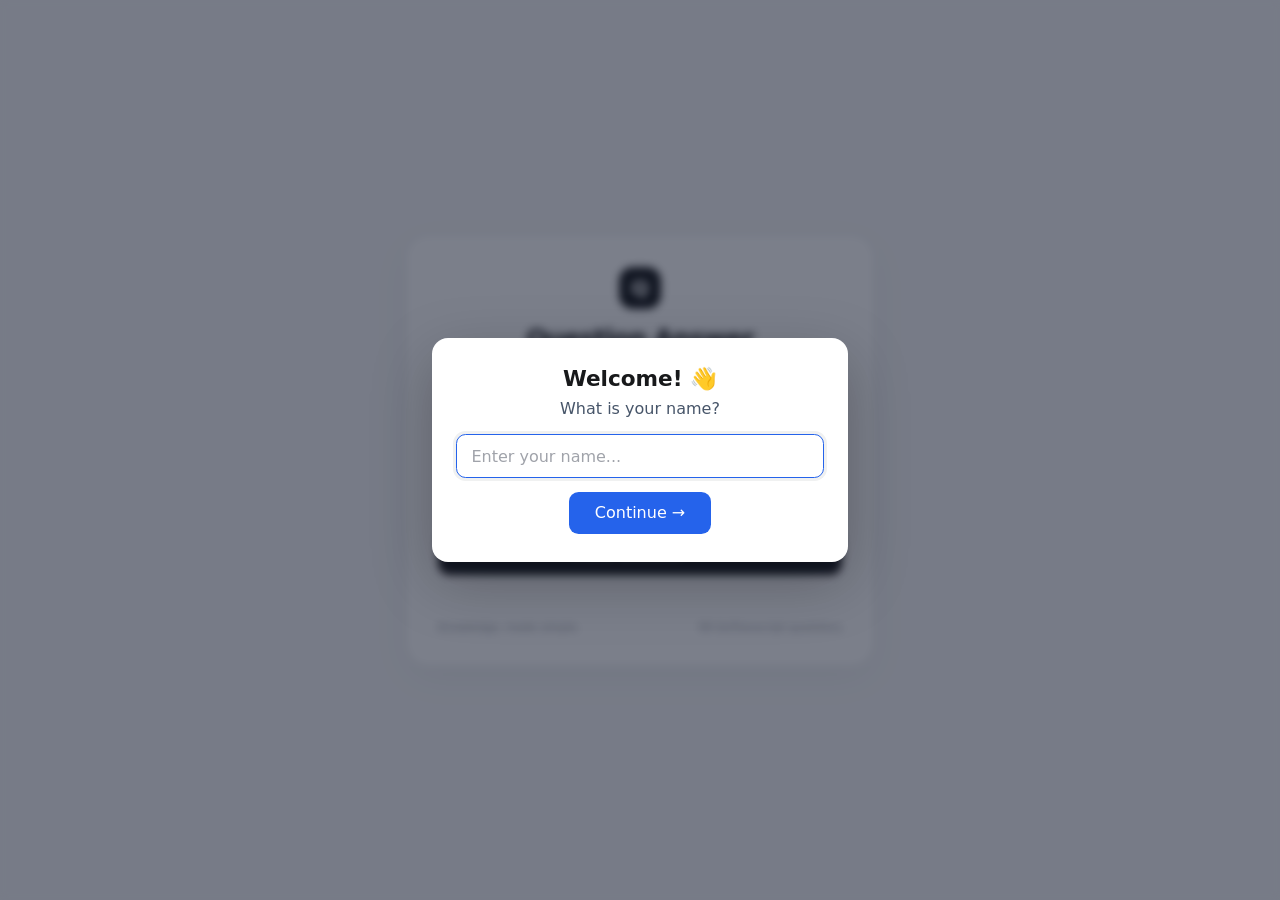
==== commit d9a21e57: "Welcome modal: English-only text, Skip button removed" ====
--- a/docs/index.html
+++ b/docs/index.html
@@ -224,14 +224,13 @@
 <div id="welcome-modal" class="modal-overlay" hidden>
 <div class="modal-card" id="modal-step-name">
 <h2>Welcome! 👋</h2>
-<p>Aapka naam kya hai?</p>
-<input id="visitor-name" type="text" placeholder="Apna naam likhein..." maxlength="40" autocomplete="name">
+<p>What is your name?</p>
+<input id="visitor-name" type="text" placeholder="Enter your name..." maxlength="40" autocomplete="name">
 <button class="modal-btn" id="name-continue">Continue &rarr;</button>
-<button class="modal-skip" id="name-skip">Skip</button>
 </div>
 <div class="modal-card" id="modal-step-sub" hidden>
-<h2>Assalam-o-Alaikum, <span class="modal-name" id="sub-name">Dost</span>! 🎉</h2>
-<p>Kindly hamara <strong>YouTube channel subscribe</strong> kar dein!</p>
+<h2>Hello, <span class="modal-name" id="sub-name">Friend</span>! 🎉</h2>
+<p>Kindly <strong>subscribe to our YouTube channel</strong>!</p>
 <a class="subscribe-btn" href="https://www.youtube.com/@ByteBazaar-1a" target="_blank" rel="noopener">
 <svg width="20" height="20" viewBox="0 0 24 24" fill="#fff"><path d="M23.5 6.2a3 3 0 0 0-2.1-2.1C19.5 3.5 12 3.5 12 3.5s-7.5 0-9.4.6A3 3 0 0 0 .5 6.2 31.3 31.3 0 0 0 0 12a31.3 31.3 0 0 0 .5 5.8 3 3 0 0 0 2.1 2.1c1.9.6 9.4.6 9.4.6s7.5 0 9.4-.6a3 3 0 0 0 2.1-2.1A31.3 31.3 0 0 0 24 12a31.3 31.3 0 0 0-.5-5.8zM9.6 15.6V8.4L15.8 12z"/></svg>
 Subscribe
@@ -254,16 +253,15 @@
     stepSub.hidden=(which!=='sub');
   }
   function greet(name){
-    document.getElementById('sub-name').textContent=name||'Dost';
+    document.getElementById('sub-name').textContent=name||'Friend';
     showStep('sub');
   }
   document.getElementById('name-continue').addEventListener('click',function(){
     var n=nameInput.value.trim();
     if(n){try{localStorage.setItem('qa_visitor_name',n);}catch(e){}}
-    greet(n||'Dost');
+    greet(n||'Friend');
   });
   nameInput.addEventListener('keydown',function(e){if(e.key==='Enter'){e.preventDefault();document.getElementById('name-continue').click();}});
-  document.getElementById('name-skip').addEventListener('click',function(){greet(saved||'Dost');});
   document.getElementById('sub-close').addEventListener('click',function(){overlay.hidden=true;});
   overlay.addEventListener('click',function(e){if(e.target===overlay)overlay.hidden=true;});
   if(saved){greet(saved);}else{showStep('name');if(nameInput)setTimeout(function(){nameInput.focus();},300);}
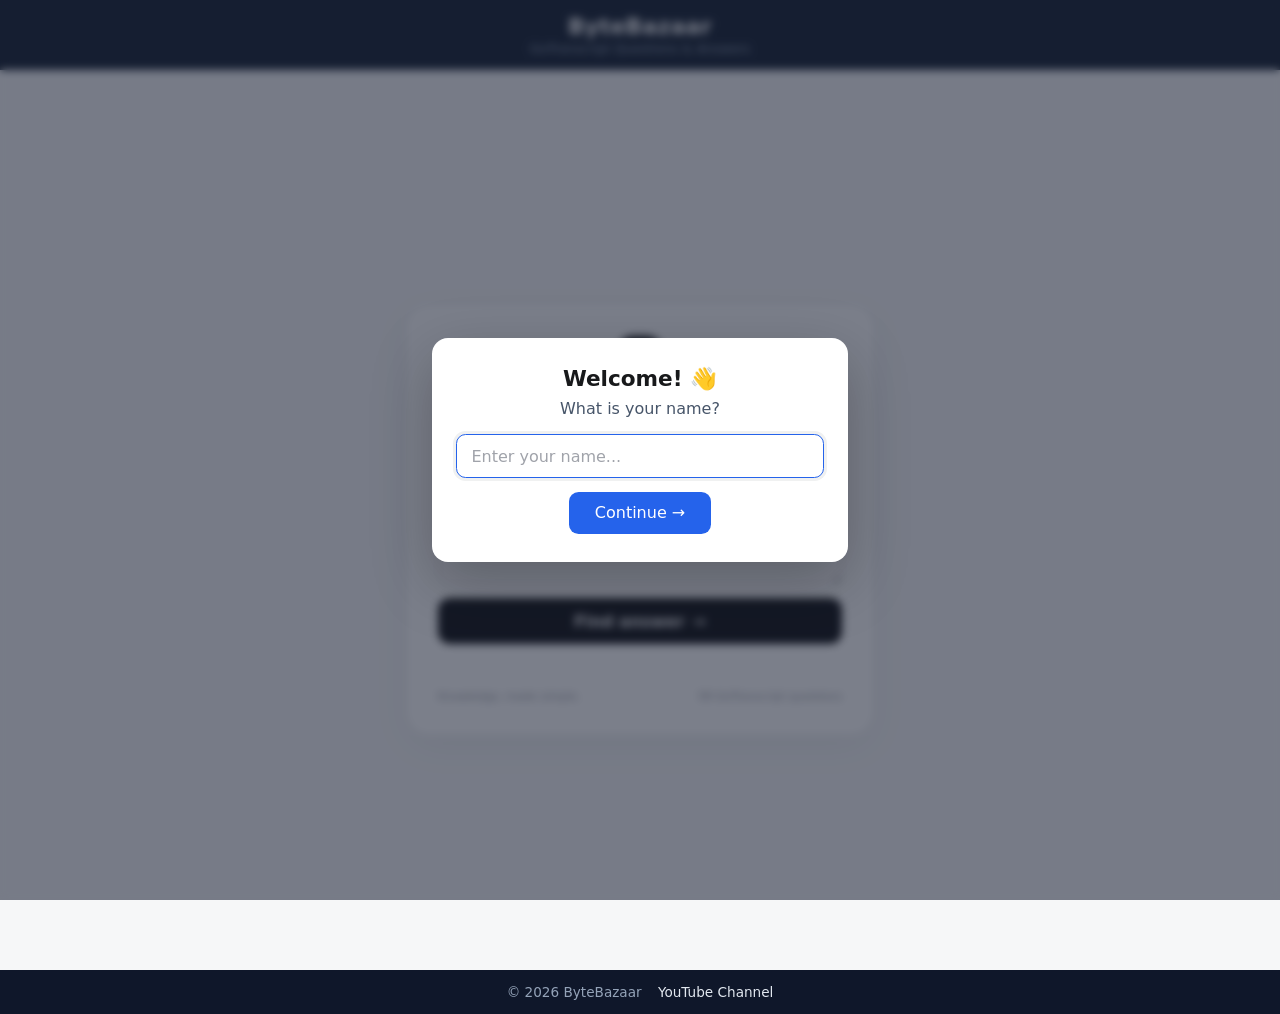
==== commit ba2b762e: "Add simple ByteBazaar site header and footer" ====
--- a/docs/index.html
+++ b/docs/index.html
@@ -128,9 +128,20 @@
 .subscribe-btn:hover{background:#cc0000}
 .modal-thanks{color:#16a34a;font-weight:600;margin-top:.4rem}
 .modal-name{color:#2563eb;font-weight:700}
+/* ---- Simple site header & footer ---- */
+.site-header{background:#1e293b;color:#fff;padding:.85rem 1.25rem;text-align:center}
+.site-header .brand-name{font-size:1.35rem;font-weight:800;letter-spacing:.5px;margin:0}
+.site-header .brand-tag{font-size:.8rem;color:#94a3b8;margin:.15rem 0 0}
+.site-footer{background:#0f172a;color:#94a3b8;text-align:center;padding:.9rem 1rem;font-size:.85rem}
+.site-footer a{color:#e2e8f0;text-decoration:none;margin-left:.75rem}
+.site-footer a:hover{text-decoration:underline}
 </style>
 </head>
 <body>
+<header class="site-header">
+<p class="brand-name">ByteBazaar</p>
+<p class="brand-tag">GoTranscript Questions &amp; Answers</p>
+</header>
 <main class="page-shell">
 <section class="app-card">
 <header class="brand">
@@ -158,6 +169,10 @@
 </footer>
 </section>
 </main>
+<footer class="site-footer">
+<span>&copy; 2026 ByteBazaar</span>
+<a href="https://www.youtube.com/@ByteBazaar-1a" target="_blank" rel="noopener">YouTube Channel</a>
+</footer>
 <script>
 const QA = [{"q": "The sound made by the speaker is always written on the same line, in the present tense.", "a": "a — On the same line and in the present tense.", "e": "GoTranscript's sound-events rule requires significant sounds to be noted in square brackets, in present or progressive tense, lowercase, and no more than two words. Sounds that occur while the speaker is talking are kept on the same line as the speech; ambient sounds and pauses go on separate lines. Parentheses must never be used instead of brackets."}, {"q": "If the speaker uses a filler / unclear word, what do you do?", "a": "Remove the filler word (keep it only if removing it would change the meaning)", "e": "In clean verbatim, filler words (um, uh, you know, I mean, kind of, sort of) are removed whenever the sentence stays perfectly understandable without them. A filler is only kept when removing it would change the meaning of the phrase. Note: expressions like 'Oh my God' must always be kept regardless of verbatim type."}, {"q": "If the speaker says their name, what is the correct spelling?", "a": "Spell the name the correct, researched way — never guess from how it sounded", "e": "GoTranscript requires transcribers to always research proper spelling and capitalization (the guidelines cite examples like iPhone and UCLA) — so a speaker's name must be spelled the correct, researched way, not the way it sounded. Misspoken words are likewise written with their correct spelling. Never guess a spelling from context."}, {"q": "If there is a word you cannot make out, what do you do?", "a": "c — Mark it as [unintelligible 00:00:00]", "e": "If you cannot make out a word, the guidelines forbid guessing or inventing your own marking. Use [unintelligible 00:00:00] when speech can be heard but not understood (accent, manner of speech), always with the timestamp. Only [inaudible 00:00:00] and [unintelligible 00:00:00] are allowed — nothing else."}, {"q": "When the speaker's name is mentioned in the audio, what do you do? (Use their name as the speaker label.)", "a": "c — Use their name for a speaker label", "e": "The speaker-label rule says: if the speaker's name is mentioned at some point, or indicated in the file title, use it as the speaker's label. A full name may later be shortened to the first name (David Butterfield: becomes David:). Once the name is known, generic 'Speaker' labels are not used."}, {"q": "When you are not sure who is speaking, which of the following is correct?", "a": "a — ?Speaker.", "e": "When you cannot identify exactly who is speaking, the guidelines say to add a question mark before the speaker label — e.g. ?David or ?Speaker 3. Speaker labels are always written bold, followed by a colon and exactly one space, never with a tab."}, {"q": "When can you remove the connectors? What are the timestamp rules?", "a": "Drop unnecessary conjunctions (only if the sentence stays understandable); timestamps every 2 minutes and on every speaker change", "e": "In clean verbatim, unnecessary conjunctions are cut: avoid starting phrases with conjunctions, and when a conjunction joins long stretches of thought, split into sentence divisions and drop the conjunction where it is not needed. Conjunctions are only removed when the sentence stays perfectly understandable. Timestamps go every 2 minutes and on every speaker change, always bold [00:00:00]."}, {"q": "If there is no system sound / the file is silent — do you report the file?", "a": "Report the file to GoTranscript", "e": "The guidelines say files with horrible audio quality should be reported to GoTranscript so they can contact the client and arrange a refund — you do not just submit an empty transcript. A file with no sound at all is exactly such a case: report the file instead of transcribing nothing."}, {"q": "If there is a lot of background noise, which symbols/signs are used in the audio?", "a": "[background noise] — on a separate line; on the same line if it occurs while the speaker is talking", "e": "For ambient background noise the guidelines use [background noise] on a separate line. If a significant unidentified sound occurs while the speaker is talking, [background noise] goes on the same line. Tags are always in square brackets, lowercase, present tense."}, {"q": "While transcribing an audio file, clean verbatim is the foundation. (Which statement is correct?)", "a": "True — clean verbatim is the default foundation", "e": "Clean verbatim is the default foundation: the transcript omits speech errors, false starts (unless they add information), stutters, repetitions and filler words, while keeping the speaker's meaning intact. Slang is expanded to full forms (gonna becomes going to) and yeah/yep become yes. The text must read fluently without editing the speaker's actual words."}, {"q": "Paragraphs should be within five lines. (Which statement is correct?)", "a": "True — paragraphs max ~500 symbols (about 100 words / 3-4 lines)", "e": "Longer speeches must be split into smaller paragraphs — paragraphs should not be longer than 500 symbols (about 100 words, or 3-4 lines in the transcription tool). The only exception is lyrics, which are transcribed like a poem."}, {"q": "Every sentence should be capitalized. (Which statement is correct?)", "a": "True — every sentence starts with a capital letter and ends with a punctuation mark", "e": "Every sentence must begin with a capital letter, and every sentence must end with a punctuation mark. The only exceptions for the ending mark: when the sentence ends with a double dash (incomplete sentence), or with an unintelligible/inaudible tag when you cannot tell whether it was a question."}, {"q": "Editing people's words is not a transcriber's job; keep paragraphs short. (Which statement is correct?)", "a": "True — never paraphrase or correct the speaker's words; keep paragraphs short", "e": "A transcriber must never paraphrase or reconstruct the speech, and must never correct the speakers' grammatical errors — editing people's words is not the job. Paragraphs stay short (500 symbols max), but the content itself is transcribed exactly as said, with meaning preserved."}, {"q": "In clean verbatim transcription, incomplete sentences are not included. (Which statement is correct?)", "a": "True — incomplete sentences / false starts are omitted unless they add information", "e": "Clean verbatim omits false starts unless they add information — so incomplete sentences that carry no extra information are left out. Speech errors, stutters and repetitions are likewise removed in clean verbatim. Only false starts that add new information are kept."}, {"q": "Paragraph length in conversational dialogue: three to four lines / 100 words. (Which is correct?)", "a": "Three to four lines / about 100 words (500 symbols max)", "e": "Paragraphs should not exceed 500 symbols — roughly 100 words or 3-4 lines in the transcription tool. This keeps long conversational passages readable. Lyrics are the exception and are formatted like a poem."}, {"q": "How are movie/book/magazine/song/artwork/play/TV-program titles transcribed? (Italics / special formatting.)", "a": "a — Always bolded", "e": "Film, book, magazine, song titles — as well as artworks, plays, TV and radio programs, and foreign expressions — must be italicized. Social media sites, company names, the Bible and books within it are NOT italicized."}, {"q": "Which is the correct way to timestamp speaker changes?", "a": "a — [00:00:00] Speaker:", "e": "Timestamps must always be written in the format [00:00:00] and always bolded. Two timestamping types exist: every 2 minutes, and every time the speaker changes. Timestamps must reflect the whole file's timing, not just the segment you are working on."}, {"q": "If the speaker uses swear words — should they be transcribed?", "a": "a — Transcribe them", "e": "The guidelines are explicit: if there are curse words in the audio, transcribe them word for word. Clean verbatim does not censor or omit them."}, {"q": "How should the translation be written? (Which option is correct?)", "a": "Not determinable from the fetched guidelines — verify with GoTranscript's official translator guidance", "e": "Rule unverified — the fetched transcription guidelines do not specify a separate formatting rule for translations. Please check GoTranscript's official translator guidance before answering."}, {"q": "The style-guide rule applies to all speakers in the audio. (Which statement?)", "a": "True — style-guide rules apply to all speakers consistently", "e": "The style-guide rules apply to every speaker in the audio, not just the main one. Speaker labels, sound-event notation, timestamps and formatting rules are used consistently for all speakers, and a speaker label is required even when there is only one speaker."}, {"q": "How should conjunctions / connecting words be transcribed?", "a": "a — When a sentence is too long, removing the conjunction may leave it perfectly understandable.", "e": "In clean verbatim, conjunctions (and, so, but) joining long stretches of thought should be cut when the sentence stays perfectly understandable without them — often by splitting into separate sentences. Avoid starting phrases with conjunctions; if a conjunction is truly needed, expand the sentence instead."}, {"q": "Quotation marks: which usage is correct?", "a": "Use double quotation marks for direct quotations, introduced by a comma (never a colon)", "e": "Double quotation marks are used for every direct quotation, and quotations are introduced by a comma — never a colon. Internal dialogues count as direct quotations too: 'And then I thought to myself, \"What if I can't make it?\"' — the first word of a complete quoted sentence is capitalized, and the question mark stays inside the quotes when the quotation itself is the question."}, {"q": "How are numbers transcribed in Hindi? (e.g. numbers 0–9/1–9 spelled out vs numerals)", "a": "Not determinable from the fetched guidelines — verify with GoTranscript's official Hindi guidance", "e": "Rule unverified — the official English guidelines simplify numbers by spelling out single digits and using numerals for 10 and up, but Hindi-specific number rules are not covered on the fetched guidelines page, and the source video left this debated and unsettled. Please check GoTranscript's official Hindi guidance."}, {"q": "How is 'unintelligible' transcribed? (Same in all languages.)", "a": "b — [inaudible 00:00:00]", "e": "When a word can be heard but not understood (accent, manner of speech), mark it [unintelligible 00:00:00]; when speech cannot be heard at all due to noise or poor recording, use [inaudible 00:00:00]. Note: neither listed option shows [unintelligible 00:00:00] — the correct per-guideline marking is not among these two options, so match by rule, not by letter. [silence] is only for 4-10 second pauses."}, {"q": "Which of the following statements is correct?", "a": "a — A longer speech should be separated into paragraphs of a maximum of 500 characters.", "e": "This question bundles several rules: timestamps are placed every 2 minutes; a speaker label is required even with one speaker; longer speeches are split into paragraphs of max 500 symbols; company names must be researched for correct spelling; every transcription is checked by editors (ratings 1-5); false starts are omitted in clean verbatim unless they add information; significant sound events are noted regardless of format — never skipped."}, {"q": "What is timestamping, and what are the types of timestamps?", "a": "c — Timestamping is the process of recording a specific time in an audio file. The types of timestamping are on speaker change, every 10 seconds, every 30 seconds, or every 2 minutes, unless the client specifies otherwise.", "e": "Timestamping means recording the audio time at key points. The two types are: every time the speaker changes, and every 2 minutes — unless the client specifies otherwise. The format is always bold [00:00:00], and it must reflect the whole file's timing."}, {"q": "What punctuation marks you shouldn't use?", "a": "c — Exclamation marks", "e": "The guidelines state plainly: never use exclamation marks. Every sentence ends with a normal punctuation mark (period, question mark, or comma where grammar requires). Commas and question marks are normal punctuation and are used wherever the sentence needs them."}, {"q": "Which of the following is the proper format of a speaker label?", "a": "c — Speaker", "e": "Speaker labels must be written in bold, followed by a colon and exactly one space (never a tab), e.g. 'Speaker 1:'. Descriptive labels are preferred — Interviewer, Host, Participant 1 — and a '?' is added before the label when the speaker cannot be identified. (Option letters repeat in the source listing; the last option shown is 'Speaker--'.)"}, {"q": "Which of the following words are spelled correctly? (English UK)", "a": "c — Storey", "e": "GoTranscript's default is US spelling unless a client requests otherwise — but this is the English UK test, which asks for British forms: 'cheque' and 'storey' are the UK spellings, while 'signaling' is the US form (UK: 'signalling' with a double l). Match the option whose spelling is British."}, {"q": "If a speaker makes a grammatical error, what should you do?", "a": "b — Transcribe exactly what the speaker said, and do not correct the grammatical error.", "e": "Never correct grammatical errors made by the speakers — transcribe exactly what was said. A 2019 guideline update explicitly removed the [sic] tag, so errors are written plainly with no tag attached."}, {"q": "If you stumble upon an audio that is partially in i.e. French and partially in English, logged under English, what do you do?", "a": "a — Transcribe only French.", "e": "If a language other than the job's language is spoken, mark it with [foreign language] — or [French language], [German language] etc. if it can be identified — instead of transcribing it. Common expressions, names and titles are the exception and must be researched. If the whole file is in the wrong language, report it."}, {"q": "Select the correct rules for transcribing numbers.", "a": "a — At the start of a sentence, write the number in words, even if it would normally be a numeral.", "e": "Spell out single-digit numbers and use numerals for everything else (zero, nine, 10 and so on). At the start of a sentence, always write the number in words. If one sentence combines small and large numbers, write ALL of them as numerals for readability."}, {"q": "What is the main difference between CV and FV?", "a": "c — CV doesn't include repetitions and stutters, while FV does.", "e": "Full verbatim transcribes everything exactly as it sounds — speech errors, false starts, filler words, slang, stutters and repetitions. Clean verbatim omits all of those (except repetitions that express emphasis, like 'No, no, no'). Swear words are transcribed word for word in both."}, {"q": "Which abbreviations/acronyms are incorrectly written?", "a": "b — K.N.S.", "e": "Abbreviations and acronyms must not contain dashes or periods: USA and PhD are right; U.S.A. and Ph.D. are wrong. So N.H.S. with periods breaks the rule, while NHS is written correctly."}, {"q": "Which of the following are considered filler words?", "a": "c — I mean, you know, sort of", "e": "Filler words are words the speaker uses excessively that add no meaning and can be removed cleanly: um, uh, kind of, sort of, I mean, you know. 'Oh, my God' is an expression that must be kept regardless of verbatim type — it is not a filler. 'Ni-nii' is a stutter/repetition, not a filler word. (Options partially legible; letters repeat in the source listing.)"}, {"q": "Which of the following quotes contains incorrect punctuation?", "a": "b — The UK uses these shorthands heavily in government business, and everyday text and internet communication.", "e": "Watch conjunction and comma placement: in clean verbatim, unnecessary conjunctions are cut and sentences are divided where meaning is clearest. A comma — not a colon — introduces a direct quotation, and commas and periods always go inside quotation marks. Options that pile up conjunctions or misplace the colon break these rules."}, {"q": "Which of these words are spelled correctly? (English UK)", "a": "a — Analyse", "e": "For the English UK test, British spellings apply: 'analyse' is the UK form (US: analyze), 'defence' is UK (US: defense), 'sceptic' is UK (US: skeptic). Only the option spelled the British way matches the UK test."}, {"q": "The correct form(s) of affirmation for Full Verbatim is (are):", "a": "a — Mm-hmm, uh-huh, uh-huh", "e": "In full verbatim, only these affirmation forms are allowed: Mm-hmm and Mm for affirmative, Mm-mm for negative, Uh-huh for affirmative, Uh-uh for negative. Any other rendering (extra syllables, made-up forms) breaks the rule."}, {"q": "Which of the following options represents the correct way of transcribing dates (English UK)?", "a": "c — 14 May 2026", "e": "Rule unverified — the fetched guidelines cover times of day (2:45 PM; eleven o'clock spelled out) but do not specify a UK date format. Please check the official guidelines or test source rather than guessing; do not treat the marked letters as the answer."}, {"q": "Choose the correct spelling (English UK)?", "a": "a — Flavour", "e": "British spelling: 'flavour' is the UK form; 'flavor' is US. The guideline default is US spelling unless the client asks otherwise — but this quiz is the English UK test, so the British form is expected."}, {"q": "If the speaker spells out their name, what is the correct transcription?", "a": "c — L-I-L-L-Y", "e": "When a speaker spells a name, write the letters separated by dashes: 'My name is Anna. A-N-N-A.' Periods, commas, slashes or underscores between letters are wrong."}, {"q": "If there is more than one speaker, how should they be all noted?", "a": "b — Speaker 1, Speaker 2, et cetera. If you can distinguish a speaker's role in the conversation, you should make it as descriptive as possible.", "e": "Use numbered, descriptive speaker labels: Speaker 1, Speaker 2 — and make each speaker's role as descriptive as possible (Interviewer, Participant 1, Host). Labels are bold, followed by a colon and one space. Never leave speakers unseparated or expect an editor to fix it."}, {"q": "What should not be omitted in Clean Verbatim?", "a": "a — Slang words", "e": "In clean verbatim, repetitions, stutters, speech errors, false starts and filler words are omitted — but slang is not omitted, it is normalized to full forms (gonna becomes going to), and swear words are never omitted: they are transcribed word for word."}, {"q": "When to use [pause 00:00:00]?", "a": "c — When there is a silent chunk longer than 10 seconds", "e": "The [pause 00:00:00] tag is bolded, timestamped, and always placed on a separate line. It marks a significant pause — longer than 10 seconds. Shorter pauses (4-10 seconds) use [silence]; anything under 4 seconds is not tagged."}, {"q": "Which form is the correct one when showing affirmation? Full Verbatim", "a": "d — Mm-hmm", "e": "Full verbatim allows only: Mm-hmm / Mm (affirmative), Mm-mm (negative), Uh-huh (affirmative), Uh-uh (negative). 'Ok' or 'OK' must never be written — it is always 'Okay'; 'alright' is written 'all right'. A bare 'Mm' on its own is an accepted affirmative form."}, {"q": "Which of the following sentences contains incorrect punctuation?", "a": "a — \"I love the new design\" - said the architect - \"but it requires more space.\"", "e": "Direct quotations use double quotation marks and are introduced by a comma, not a dash or colon: '\"I love the new design,\" said the architect, \"but it requires more space.\"' Commas and periods always go inside the quotation marks, and the quoted sentence starts capitalized."}, {"q": "Which of the following sound events is correctly transcribed?", "a": "c", "e": "Sound events are written in square brackets, lowercase, present tense, max two words: [silence]. Capitalized [Silence], slashes, or parentheses are all wrong — the rule is explicit that lowercase applies regardless of the tag's position in a sentence."}, {"q": "A Full Verbatim file contains:", "a": "a — Stutters and repetitions.", "e": "A full verbatim file contains everything: stutters, repetitions, speech errors, false starts and filler words — the text is transcribed exactly as it sounds, including all utterances of the speakers."}, {"q": "Do you have to transcribe stutters? Full Verbatim", "a": "a — Yes. For instance, \"I-I, um, uh, love, uh, bas-basketball.\"", "e": "Yes — in full verbatim, stutters are transcribed exactly as heard, e.g. 'I-I went to the bank last Tu-Thursday.' Stutters are only removed in clean verbatim."}, {"q": "How should you mark an incomplete thought due to a change of thought or incomplete sentences that add some extra information? Full Verbatim", "a": "e — I would like to go to Colombia-- Yes, I love Spanish and Cumbia.", "e": "A change of thought or false start is marked with a double dash, then a space, then the new thought: 'I would like to go to Colombia -- Yes, I love Spanish and Cumbia.' A single dash is for interruptions where the speaker continues, and a period would wrongly split it into two separate sentences."}, {"q": "How should you transcribe a company's name?", "a": "b — According to the research on Google, LinkedIn, YouTube, et cetera.", "e": "Always research the proper spelling and capitalization of names and companies — e.g. on Google, LinkedIn, YouTube. Never transcribe a company name 'the way it sounds'."}, {"q": "Which of the following, slang words or spoken contractions, should be transcribed in a Clean Verbatim file the way it is said?", "a": "b — Spoken contractions", "e": "In clean verbatim, slang words are normalized to their full forms (gonna becomes going to, wanna becomes want to). Spoken contractions, however, are never changed — y'all, ain't, can't, don't, it's stay exactly as said, regardless of verbatim type."}, {"q": "Which sentence is written correctly?", "a": "b — I have never forgotten my mother's advice.", "e": "This question is about the transcriber's own sentence, not the speaker's: your own writing must be grammatically correct ('I have never forgotten my mother's advice'). Never correct the speaker's errors — but your own sentences follow normal grammar."}, {"q": "Which tags should be bolded?", "a": "b — Everything with the timecodes: [00:00:15], [unintelligible 01:01:27], [inaudible 00:03:13], [pause 00:02:07]", "e": "Bold is used for: everything with a timestamp — [pause 00:04:24], [unintelligible 01:01:27], [inaudible 00:03:13], [00:00:15] — and speaker labels. Nothing else may be bolded."}, {"q": "Gina is __ friend from Poland.", "a": "c — a", "e": "Rule unverified in the fetched GoTranscript guidelines — this tests basic English grammar, not a transcription rule. Standard grammar: 'Gina is a friend from Poland' (the article 'a' before a consonant sound)."}, {"q": "He__ my brother.", "a": "c — is", "e": "Rule unverified in the fetched GoTranscript guidelines — basic English grammar: 'He is my brother' (third-person singular takes 'is')."}, {"q": "How should significant sound events be noted in Clean Verbatim?", "a": "c — [laughter] (as seen in source)", "e": "Significant sound events are noted in square brackets, lowercase, present tense, max two words — [laughter] — regardless of verbatim type. Parentheses or capital letters are never used for sound events."}, {"q": "How should the names of the films, books, magazines, song titles, artworks, plays, TV [and radio programs, foreign expressions be written]?", "a": "a — It should be bolded.", "e": "Film, book, magazine, song, artwork, play, TV and radio program titles — and foreign expressions — must always be italicized. There is no option to bold them or leave them unformatted."}, {"q": "How should you transcribe spoken contractions (Y'all, ain't, can't, don't, it's) in Clean Verbatim?", "a": "a — Y'all, ain't, can't, don't, it's.", "e": "Never change spoken contractions: y'all, ain't, can't, don't, it's are kept exactly as said, in both clean and full verbatim. Expanding them to full forms is wrong."}, {"q": "I ___ a freelancer.", "a": "am (I am a freelancer)", "e": "Rule unverified in the fetched GoTranscript guidelines — basic English grammar (first person takes 'am'). Options were cut off in the source video's stitched image, so match by grammar only and confirm against the quiz source."}, {"q": "I __ a good student.", "a": "am (I am a good student)", "e": "Rule unverified in the fetched GoTranscript guidelines — basic English grammar: 'I am a good student' (first person takes 'am')."}, {"q": "I have __ and __.", "a": "a — $1, £10", "e": "Money is an exception to the spell-out rule: write amounts as numerals with the symbol — $1, £10 (and $1,000, $1.5 million). 'One US dollar, ten British pounds' in words is wrong for currency."}, {"q": "If a speaker had made a grammatical mistake, how would a worker have to transcribe it (For instance, \"I has a puppy.\")?", "a": "b — Do not correct grammatical errors made by the speaker. \"I has a puppy.\"", "e": "Never correct grammatical errors made by the speaker, and never use the [sic] tag — a 2019 guideline update explicitly removed it. Transcribe the error exactly as said: 'I has a puppy.'"}, {"q": "If a speaker spells a name, how should it appear in the transcription?", "a": "a — My name is Gintare. G-I-N-T-A-R-E.", "e": "Spelled-out names use dashes between letters: 'My name is Gintare. G-I-N-T-A-R-E.' Underscores, slashes or no separators are wrong."}, {"q": "If I were a boy, I ___ understand.", "a": "a — could", "e": "Rule unverified in the fetched GoTranscript guidelines — basic English grammar (second conditional): 'If I were a boy, I could understand.'"}, {"q": "If there is a combination of single-digit numerals and all other numerals in the same sentence (For example, \"I have 1 pen and 15 pencils\"), how will you transcribe it?", "a": "b — I have 1 pen and 15 pencils (this way improves readability since 1 and 15 are on the same line).", "e": "When a sentence combines small (0-9) and large (10+) numbers, transcribe ALL of them as numerals for readability. So a sentence with '1 pen and 15 pencils' keeps both as numerals."}, {"q": "If there is a name/surname you can't make out due to a speaker's manner of speech, what are you supposed to do?", "a": "c — Mark it as [unintelligible 00:00:00]", "e": "A name you can hear but cannot make out because of the speaker's manner of speech is marked [unintelligible 00:00:00] — unintelligible means heard but not understood. Never guess a name from context. (Note: the plain [unintelligible] without a timestamp is incomplete per the guidelines.)"}, {"q": "If there is a sound of laughter made not by the speaker but by other people, should, if at all, it be included in the transcription? Full Verbatim.", "a": "[laughter] — include it (significant sounds are always noted)", "e": "Significant sounds are noted regardless of verbatim type, in brackets, lowercase, present tense — so others' laughter is [laughter]. When the sound occurs while someone is talking, the tag goes on the same line; ambient sounds go on separate lines."}, {"q": "If there is an 'et cetera' in the audio, what should you do?", "a": "b — Transcribe 'et cetera' as a part of the audio.", "e": "Do not remove the word 'et cetera' unless the client asks otherwise in the comments. It is transcribed as part of the audio."}, {"q": "If you couldn't understand something, what would you do?", "a": "c — Mark that word as unintelligible with the specified time [unintelligible 00:00:13].", "e": "If you cannot understand something, mark it [unintelligible 00:00:13] with the exact timestamp. The guidelines forbid making up your own markings, guessing the word from context, or skipping it silently."}, {"q": "If you do not transcribe audio according to GoTranscript's guidelines, what will happen?", "a": "a — You might be removed from the team.", "e": "The guidelines warn: if you do not prepare transcriptions according to the requirements, you might be removed from the team of transcribers. Every file is checked by editors with ratings 1-5, and new transcribers averaging 3.6 or lower after 3 files are removed — so both a low rating and removal are real consequences."}, {"q": "It is a problem that needs to be dealt ___", "a": "d — with", "e": "Rule unverified in the fetched GoTranscript guidelines — standard English collocation: 'a problem that needs to be dealt with' (deal + with)."}, {"q": "Please read the guidelines before filling __ application form.", "a": "a — out the", "e": "Rule unverified in the fetched GoTranscript guidelines — standard English collocation: 'fill out the application form' (fill out + the)."}, {"q": "Sounds made not by the person speaking are always:", "a": "It depends — ambient noise on a separate line; a significant sound while the speaker talks goes on the same line", "e": "It depends on the sound: ambient noise goes on a separate line as [background noise]; but a significant unidentified sound that occurs while the speaker is talking is noted on the same line. Both are lowercase bracket tags in present tense. Neither absolute option captures this distinction — match by rule."}, {"q": "The girl is in her late __", "a": "c — 20s", "e": "Age is an exception to the spell-out rule: write ages as numerals — 70s, 30s — so 'her late 20s'. Lowercase 's', no apostrophe."}, {"q": "Vilnius ___ has around 723,000 permanent inhabitants.", "a": "a — , the capital of Lithuania,", "e": "Rule unverified in the fetched GoTranscript guidelines — standard grammar and spelling: an apposition is set off with commas ('Vilnius, the capital of Lithuania, has...') and the country is spelled 'Lithuania'."}, {"q": "What are the types of timestamping?", "a": "a — Change of a Speaker", "e": "The two timestamping types: every time the speaker changes, and every 2 minutes — unless the client specifies otherwise. Always in bold [00:00:00] format, reflecting the whole file."}, {"q": "What is a correct format of the website links?", "a": "b — www.facebook.com/groups/gotranscriptofficial", "e": "Links are always written in plain URL form: www.facebook.com/groups/gotranscriptofficial. Never write them spelled out ('www dot facebook dot com slash...')."}, {"q": "What is the correct form of addressing internal dialogues?", "a": "c — Then I told myself, \"What if I can't make it\"", "e": "Internal dialogues are treated as direct quotations: 'Then I told myself, \"What if I can't make it?\"' — the first word of the quoted sentence is capitalized, and the question mark goes inside the quotation marks because the quotation itself is a question."}, {"q": "What is the correct way to mark False Starts in Full Verbatim?", "a": "a — I went to-- I slept well last night", "e": "False starts in full verbatim are marked with a double dash: 'I went to-- I slept well last night.' There is no option to skip marking them in FV — false starts are part of 'transcribed exactly as it sounds'."}, {"q": "What is the rule about \"[]\" in GT guidelines?", "a": "b — \"[]\" should never be used for the timestamps. For instance, [ 00:01:00] is a correct form of time-stamping, and (00:00:00) isn't.", "e": "Square brackets are the required notation for sound events and timestamps — [00:01:00], [pause 00:02:07]. The guidelines explicitly say: never use () instead of []. (Note: the option text as shown in the source is oddly worded; the underlying rule is that brackets, not parentheses, are used.)"}, {"q": "What is the rule about slang words in Clean Verbatim?", "a": "b — Examples of slang words are: gonna, wanna, kinda. It has to be written respectively as going to, want to, kind of.", "e": "In clean verbatim, slang must be written in full: gonna becomes going to, wanna becomes want to, kinda becomes kind of. Transcribing slang as said is only correct in full verbatim."}, {"q": "What should a correct sentence look like?", "a": "b — They took me to the hospital two weeks ago-- no, four weeks ago.", "e": "A self-correction (speech error) is marked with a double dash: 'They took me to the hospital two weeks ago-- no, four weeks ago.' The false start is kept because it adds information, and '--' joins it to the correction."}, {"q": "What should you do with curse words?", "a": "a — Transcribe them word for word.", "e": "Curse words are transcribed word for word — clean verbatim never omits or censors them."}, {"q": "Which forms are NOT appropriate to use for affirmations in Full Verbatim?", "a": "a — Uh-uhn", "e": "Full verbatim allows only these affirmation forms: Mm-hmm / Mm (affirmative), Mm-mm (negative), Uh-huh (affirmative), Uh-uh (negative). Renderings like Uh-uhn, Aha or Ammm are not on the allowed list — while Uh-huh, Mm and Mm-hmm are legitimate."}, {"q": "Which is the correct format according to GT guidelines?", "a": "b — She came to me and said, \"I am from Mozambique. M-O-Z-A-M-B-I-Q-U-E.\"", "e": "Spelled-out letters use dashes: 'M-O-Z-A-M-B-I-Q-U-E.' The spoken sentence is a direct quotation introduced by a comma: 'She came to me and said, \"I am from Mozambique. M-O-Z-A-M-B-I-Q-U-E.\"' — without the quotes around the direct speech, the format is wrong."}, {"q": "Which sentence is correctly capitalized and punctuated?", "a": "d — Yes, Ana. You can do this.", "e": "Every sentence begins capitalized and ends with a punctuation mark; a comma follows an introductory 'Yes': 'Yes, Ana. You can do this.' Lowercase sentence starts or missing commas break the rule."}, {"q": "Which sentence is punctuated correctly?", "a": "c — In the first place, modern communicators have made it possible for many people to work from home.", "e": "An introductory phrase is followed by a comma: 'In the first place, modern communicators have made it possible for many people to work from home.' A comma must not split the subject from its verb."}, {"q": "Which sentence is written and capitalized correctly? Clean Verbatim.", "a": "d", "e": "In clean verbatim, slang is normalized to full forms: 'gotta' becomes 'got to' — 'It has got to be called incumbent.' Transcribing slang as said is only correct in full verbatim."}, {"q": "اسپیکر لیبل لکھنے کا درست طریقہ کیا ہے؟", "a": "c", "e": "Speaker labels must be written in bold, followed by a colon and one space (e.g. Speaker 1:). If the speaker's name is mentioned, use it as the label. A label is required even when there is only one speaker."}, {"q": "اگر آڈیو میں کوئی آواز سنائی دے؟ [sounds question]", "a": "b", "e": "Significant sounds are noted in square brackets, lowercase, present tense (e.g. [laughter]). Ambient noise goes on a separate line as [background noise]."}, {"q": "فل ورسیم میں نامکمل جملوں کو لکھنے کا درست طریقہ کیا ہے؟", "a": "a", "e": "In full verbatim, an incomplete sentence or change of thought is marked with a double dash: 'I wanted to say something but--'. A single dash is only for interruptions where the speaker continues."}, {"q": "کیا کلین ورسیم ٹرانسکرپشن میں بیک گراؤنڈ شامل ہوتی ہے؟", "a": "a", "e": "Significant sound events are noted regardless of verbatim type — so background noise is marked in clean verbatim too, using [background noise]."}, {"q": "اگر پچھلی سطور زیادہ لمبی ہوں تو آپ کو کیا کرنا چاہیے؟", "a": "b", "e": "Paragraphs must not exceed 500 symbols (about 100 words / 3-4 lines). If previous lines are too long, split the speech into smaller paragraphs."}, {"q": "اگر آپ کو ٹرانسکرپشن کی ہدایات کے مطابق آڈیو ٹرانسکرائب نہ کرنے کو کہا گیا ہو؟", "a": "a", "e": "Rule unverified in the fetched guidelines — per the guidelines, special client instructions in the file comments can override defaults (e.g. embedded time, dictation formatting). Options were partially legible in the source; verify against the official quiz."}, {"q": "کیا کلین ورسیم ٹرانسکرپشن میں ٹائم اسٹیمپ شامل ہوتے ہیں؟", "a": "a", "e": "Timestamps are used in both clean and full verbatim — every 2 minutes and on every speaker change, always bold [00:00:00] — unless the client specifies otherwise."}, {"q": "گالیوں والے یا برے الفاظ کے ساتھ آپ کو کیا کرنا چاہیے؟", "a": "b", "e": "Curse words are transcribed word for word. Clean verbatim never censors or omits them."}, {"q": "کیا آپ کو اسپیکر لیبل استعمال کرنے کی ضرورت ہے؟", "a": "b", "e": "Always use a speaker label, even if there is only one speaker. Labels are bold, followed by a colon and one space."}, {"q": "آڈیو فائل کو ٹرانسکرائب کرتے وقت کلین ورسیم کے بنیادی اصول یہ ہیں:", "a": "a", "e": "Clean verbatim is the foundation: it omits speech errors, false starts (unless they add information), stutters, repetitions and filler words; slang is expanded to full forms; the speaker's meaning is never paraphrased."}];
 
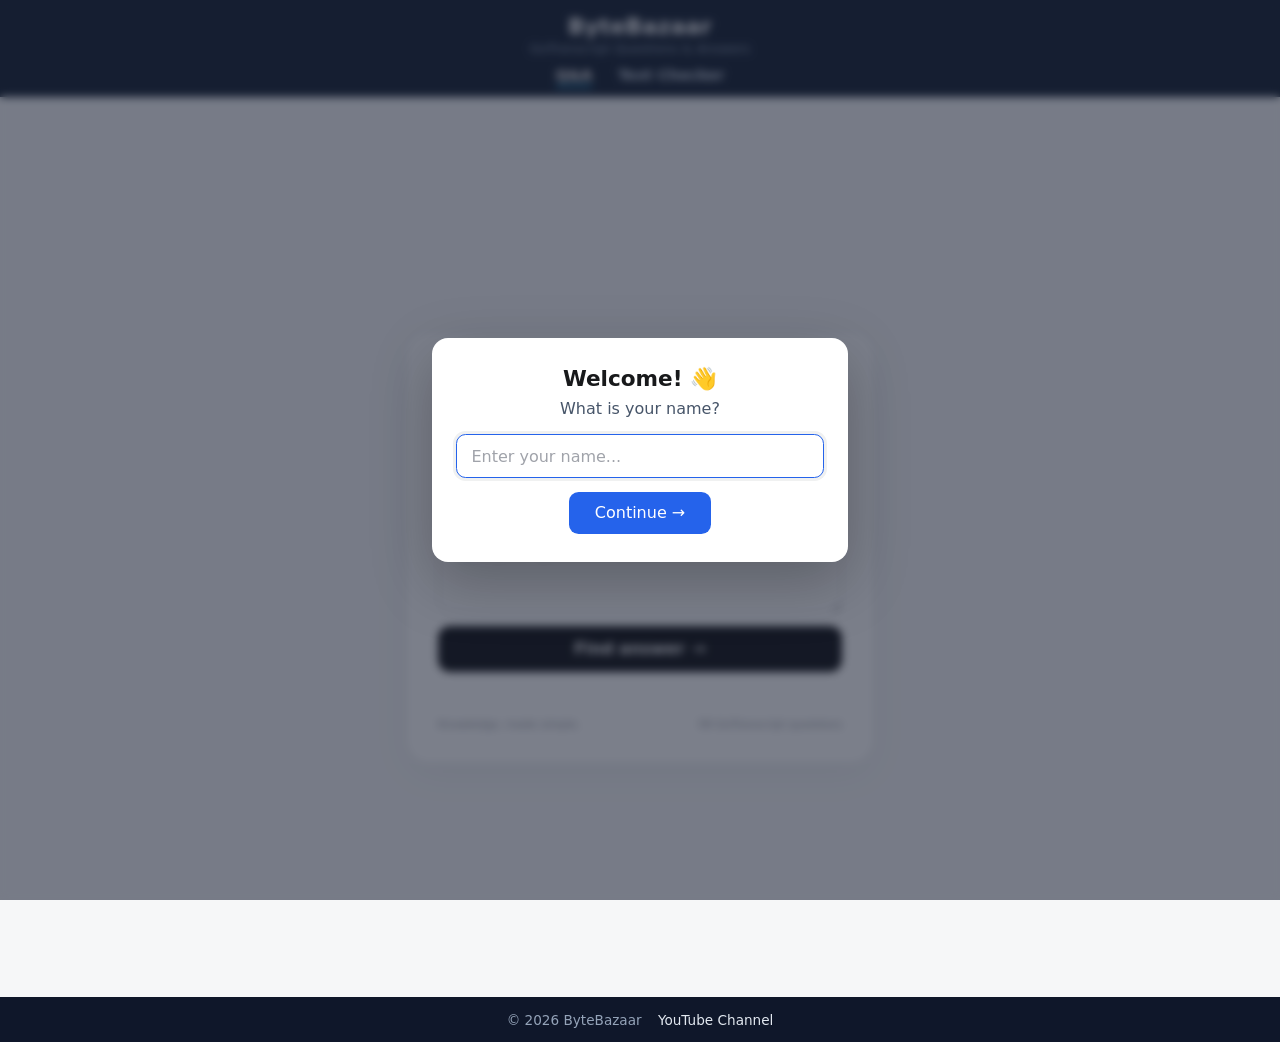
==== commit 080fc8f6: "Add GoTranscript Text Checker page (strict EN+HI guideline rules) + header nav" ====
--- a/docs/index.html
+++ b/docs/index.html
@@ -135,12 +135,17 @@
 .site-footer{background:#0f172a;color:#94a3b8;text-align:center;padding:.9rem 1rem;font-size:.85rem}
 .site-footer a{color:#e2e8f0;text-decoration:none;margin-left:.75rem}
 .site-footer a:hover{text-decoration:underline}
+.site-nav{margin-top:.55rem}
+.site-nav a{color:#cbd5e1;text-decoration:none;margin:0 .8rem;font-size:.92rem;font-weight:600}
+.site-nav a:hover{color:#fff}
+.site-nav a.active{color:#fff;border-bottom:2px solid #38bdf8;padding-bottom:.15rem}
 </style>
 </head>
 <body>
 <header class="site-header">
 <p class="brand-name">ByteBazaar</p>
 <p class="brand-tag">GoTranscript Questions &amp; Answers</p>
+<nav class="site-nav"><a href="index.html" class="active">Q&amp;A</a><a href="checker.html">Text Checker</a></nav>
 </header>
 <main class="page-shell">
 <section class="app-card">
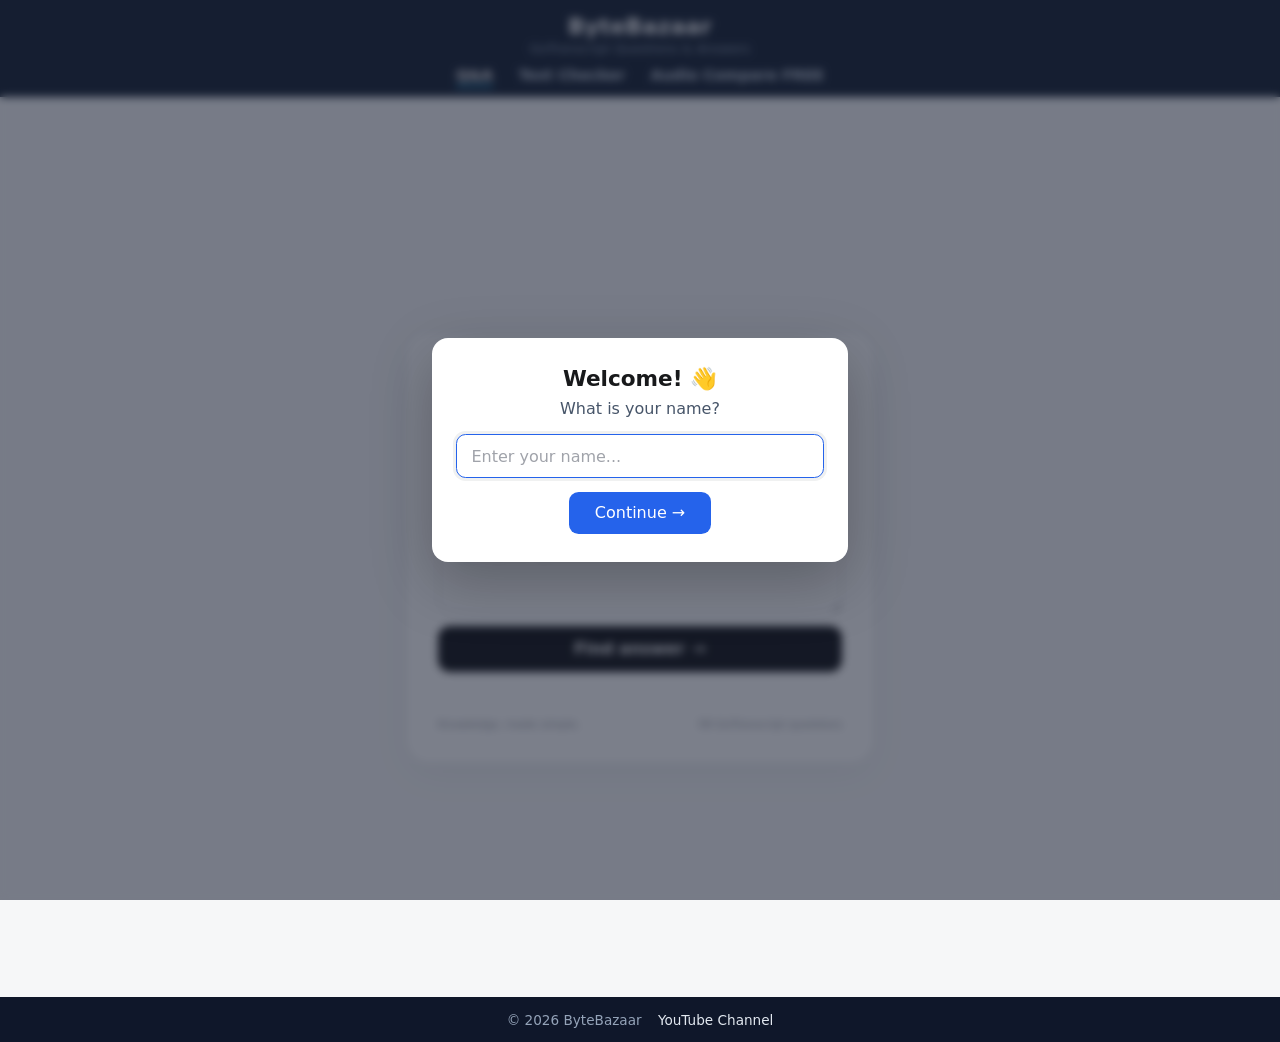
==== commit bde5b18f: "Add free Audio+Transcript AI Compare page; modular language packs (easy future languages)" ====
--- a/docs/index.html
+++ b/docs/index.html
@@ -145,7 +145,7 @@
 <header class="site-header">
 <p class="brand-name">ByteBazaar</p>
 <p class="brand-tag">GoTranscript Questions &amp; Answers</p>
-<nav class="site-nav"><a href="index.html" class="active">Q&amp;A</a><a href="checker.html">Text Checker</a></nav>
+<nav class="site-nav"><a href="index.html" class="active">Q&amp;A</a><a href="checker.html">Text Checker</a><a href="audio-compare.html">Audio Compare <span class="free-badge">FREE</span></a></nav>
 </header>
 <main class="page-shell">
 <section class="app-card">
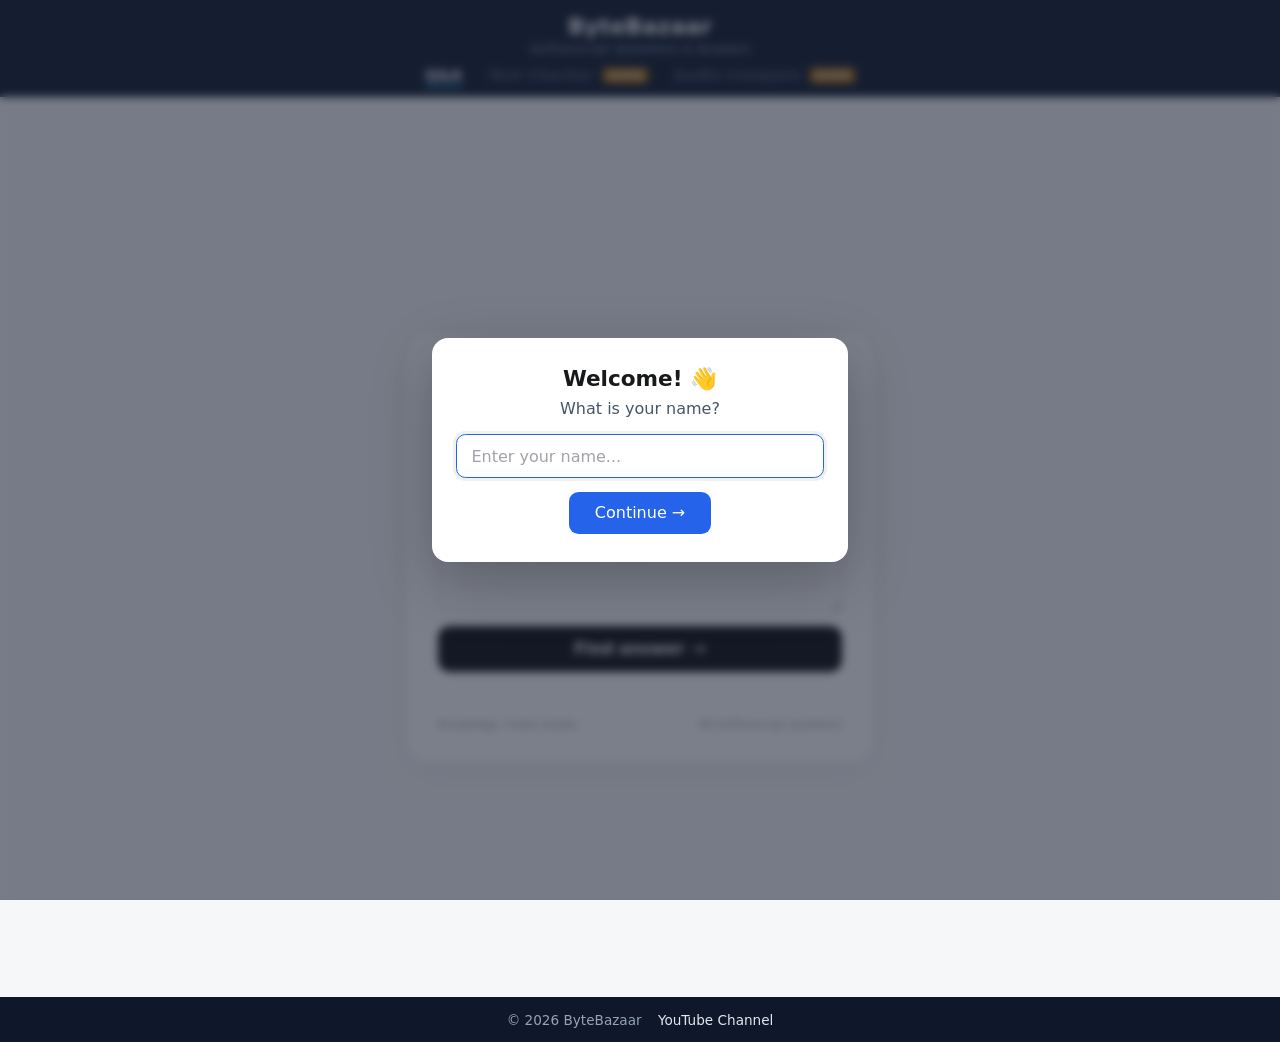
==== commit 8394aab9: "Disable Text Checker + Audio Compare nav buttons (SOON teaser, unclickable)" ====
--- a/docs/index.html
+++ b/docs/index.html
@@ -139,13 +139,16 @@
 .site-nav a{color:#cbd5e1;text-decoration:none;margin:0 .8rem;font-size:.92rem;font-weight:600}
 .site-nav a:hover{color:#fff}
 .site-nav a.active{color:#fff;border-bottom:2px solid #38bdf8;padding-bottom:.15rem}
+.site-nav a.disabled{color:#64748b;pointer-events:none;cursor:not-allowed;opacity:.75}
+.site-nav a.disabled:hover{color:#64748b}
+.soon-badge{background:#f59e0b;color:#fff;font-size:.62rem;font-weight:800;border-radius:4px;padding:.12rem .35rem;margin-left:.25rem;vertical-align:middle;letter-spacing:.4px}
 </style>
 </head>
 <body>
 <header class="site-header">
 <p class="brand-name">ByteBazaar</p>
 <p class="brand-tag">GoTranscript Questions &amp; Answers</p>
-<nav class="site-nav"><a href="index.html" class="active">Q&amp;A</a><a href="checker.html">Text Checker</a><a href="audio-compare.html">Audio Compare <span class="free-badge">FREE</span></a></nav>
+<nav class="site-nav"><a href="index.html" class="active">Q&amp;A</a><a class="disabled" title="Coming soon">Text Checker <span class="soon-badge">SOON</span></a><a class="disabled" title="Coming soon">Audio Compare <span class="soon-badge">SOON</span></a></nav>
 </header>
 <main class="page-shell">
 <section class="app-card">
